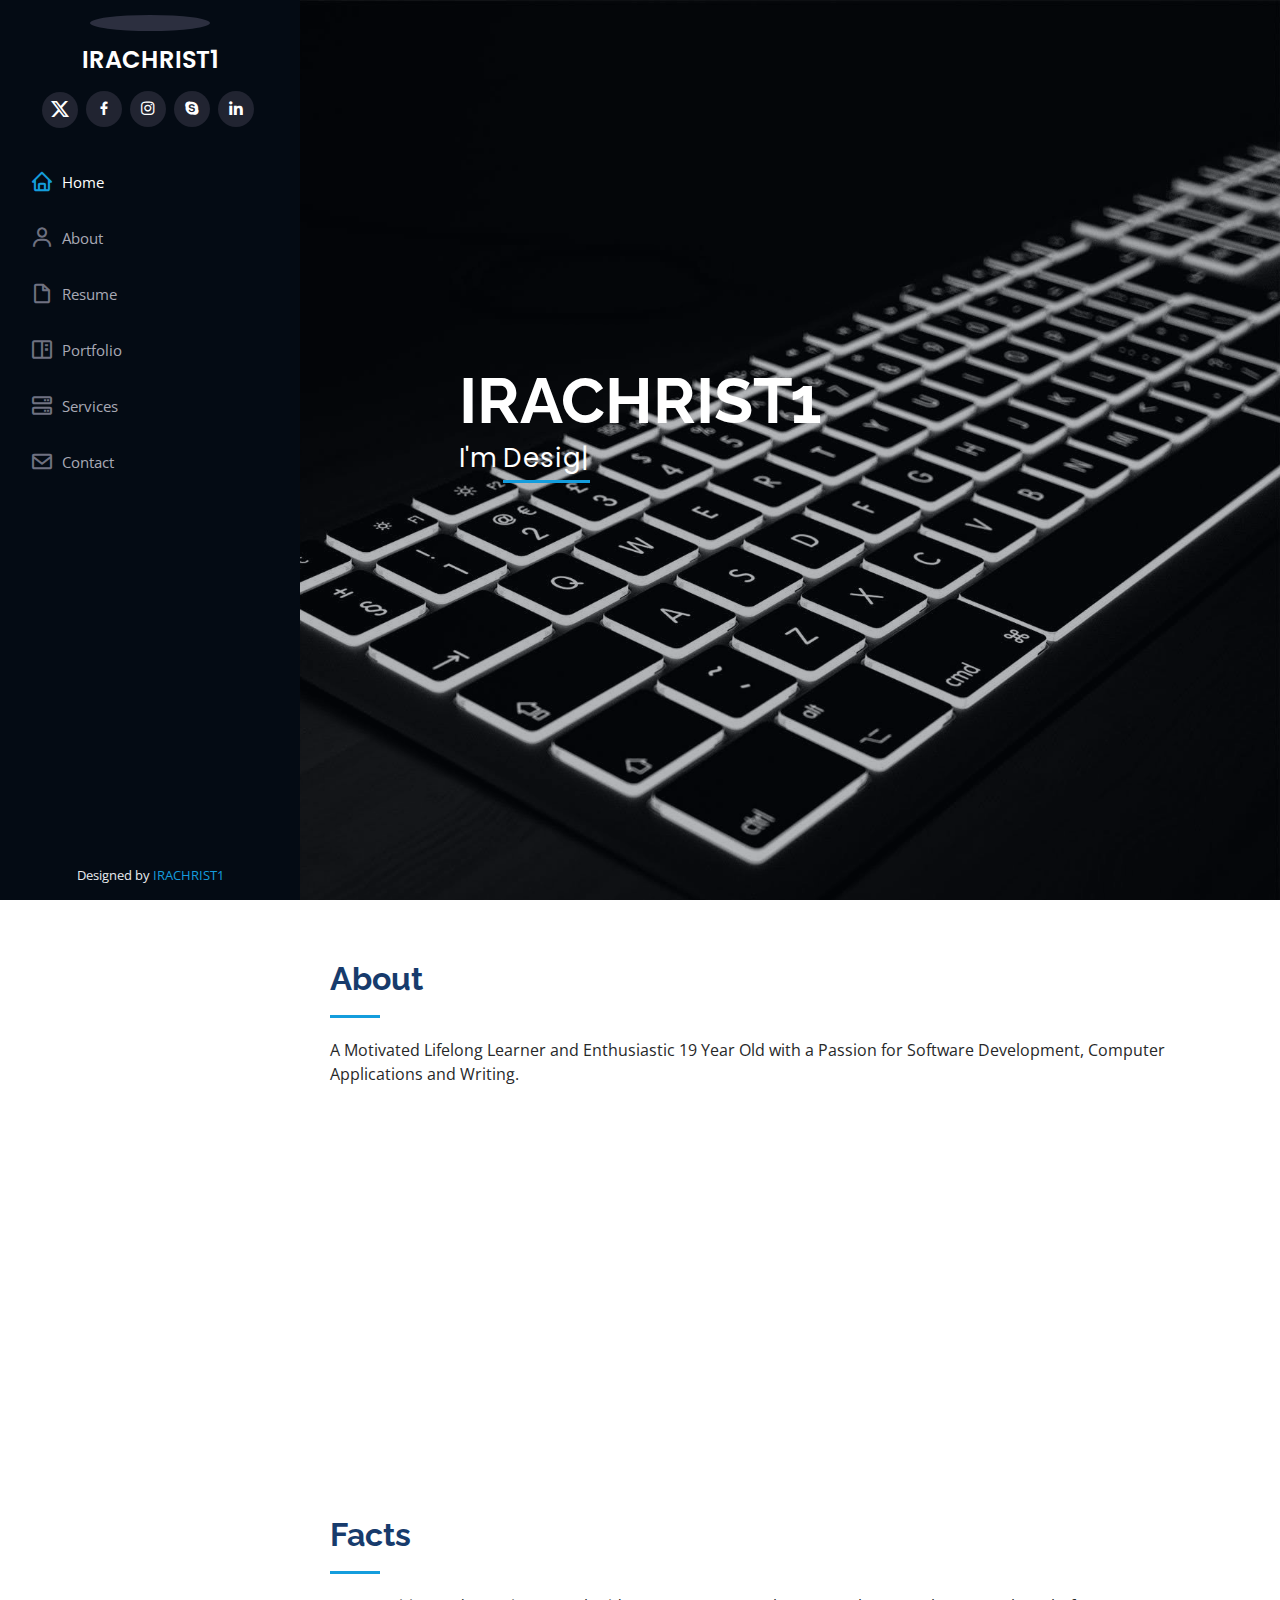
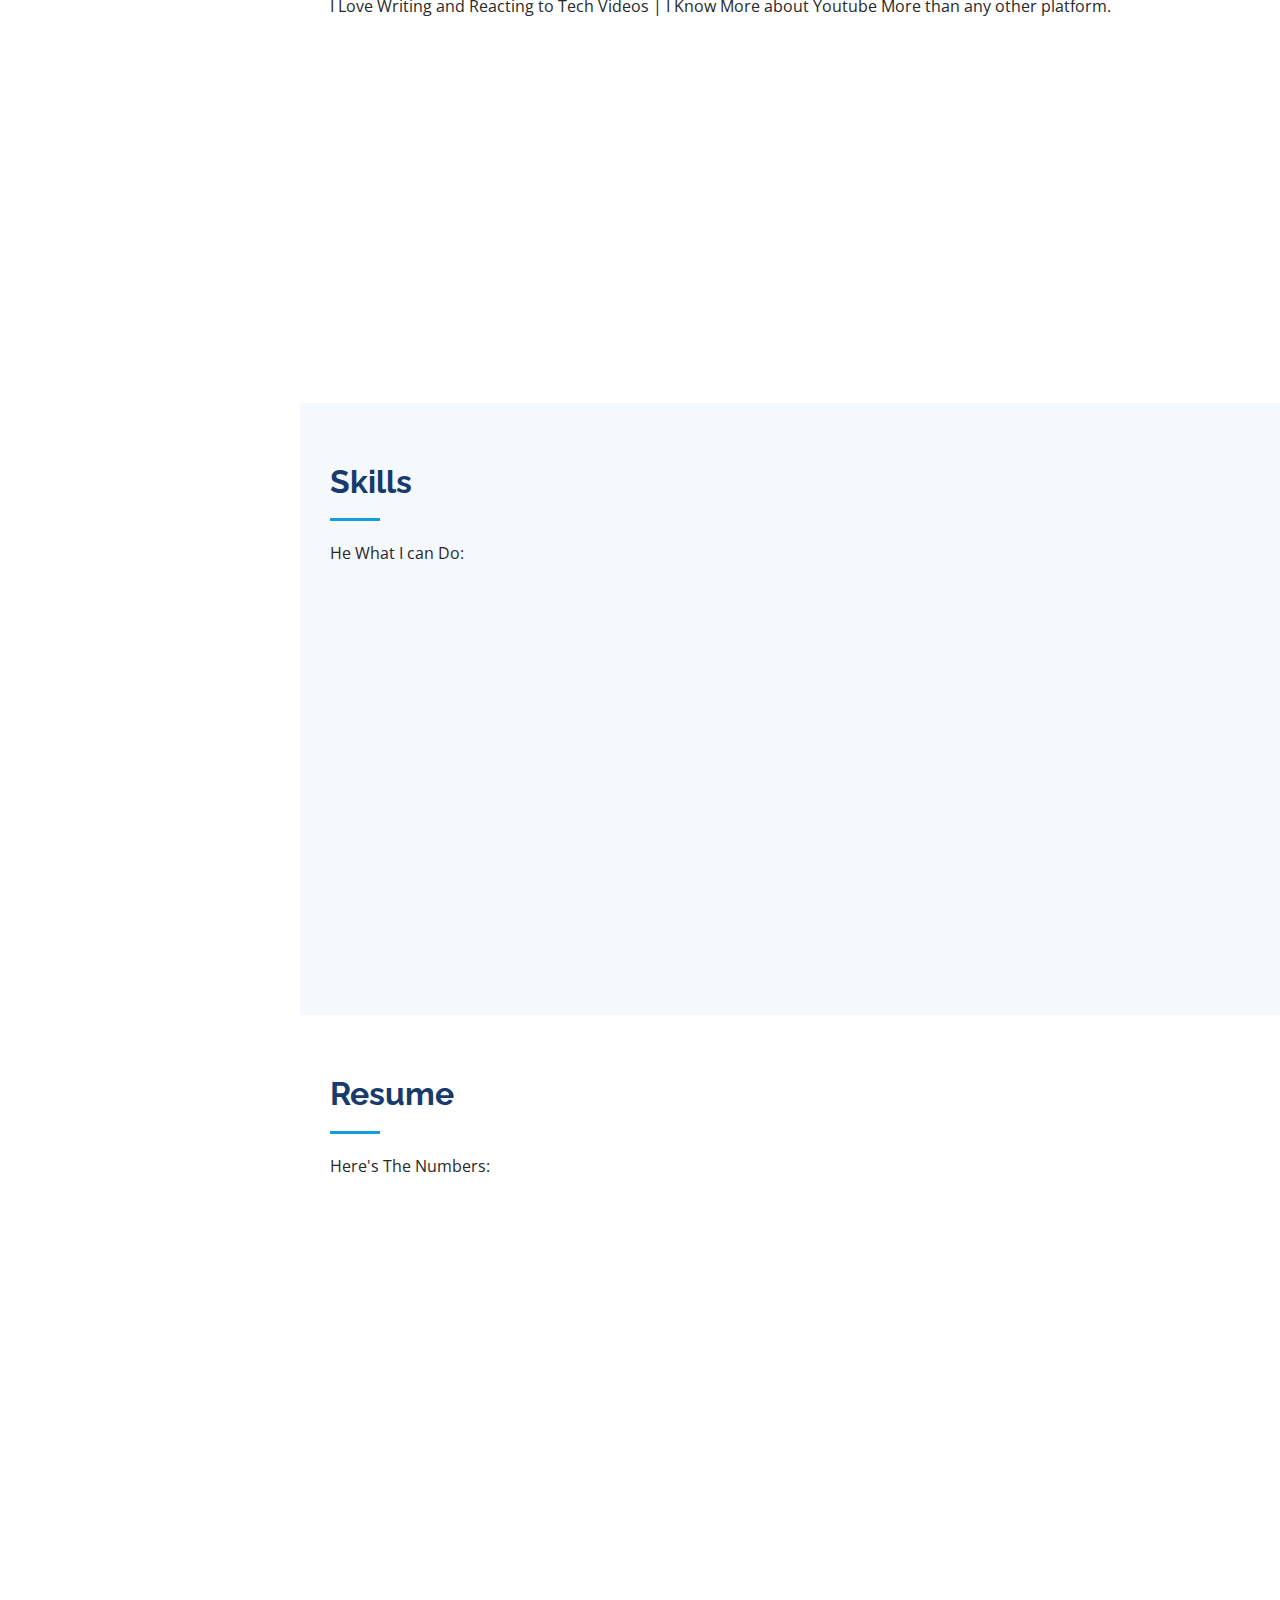
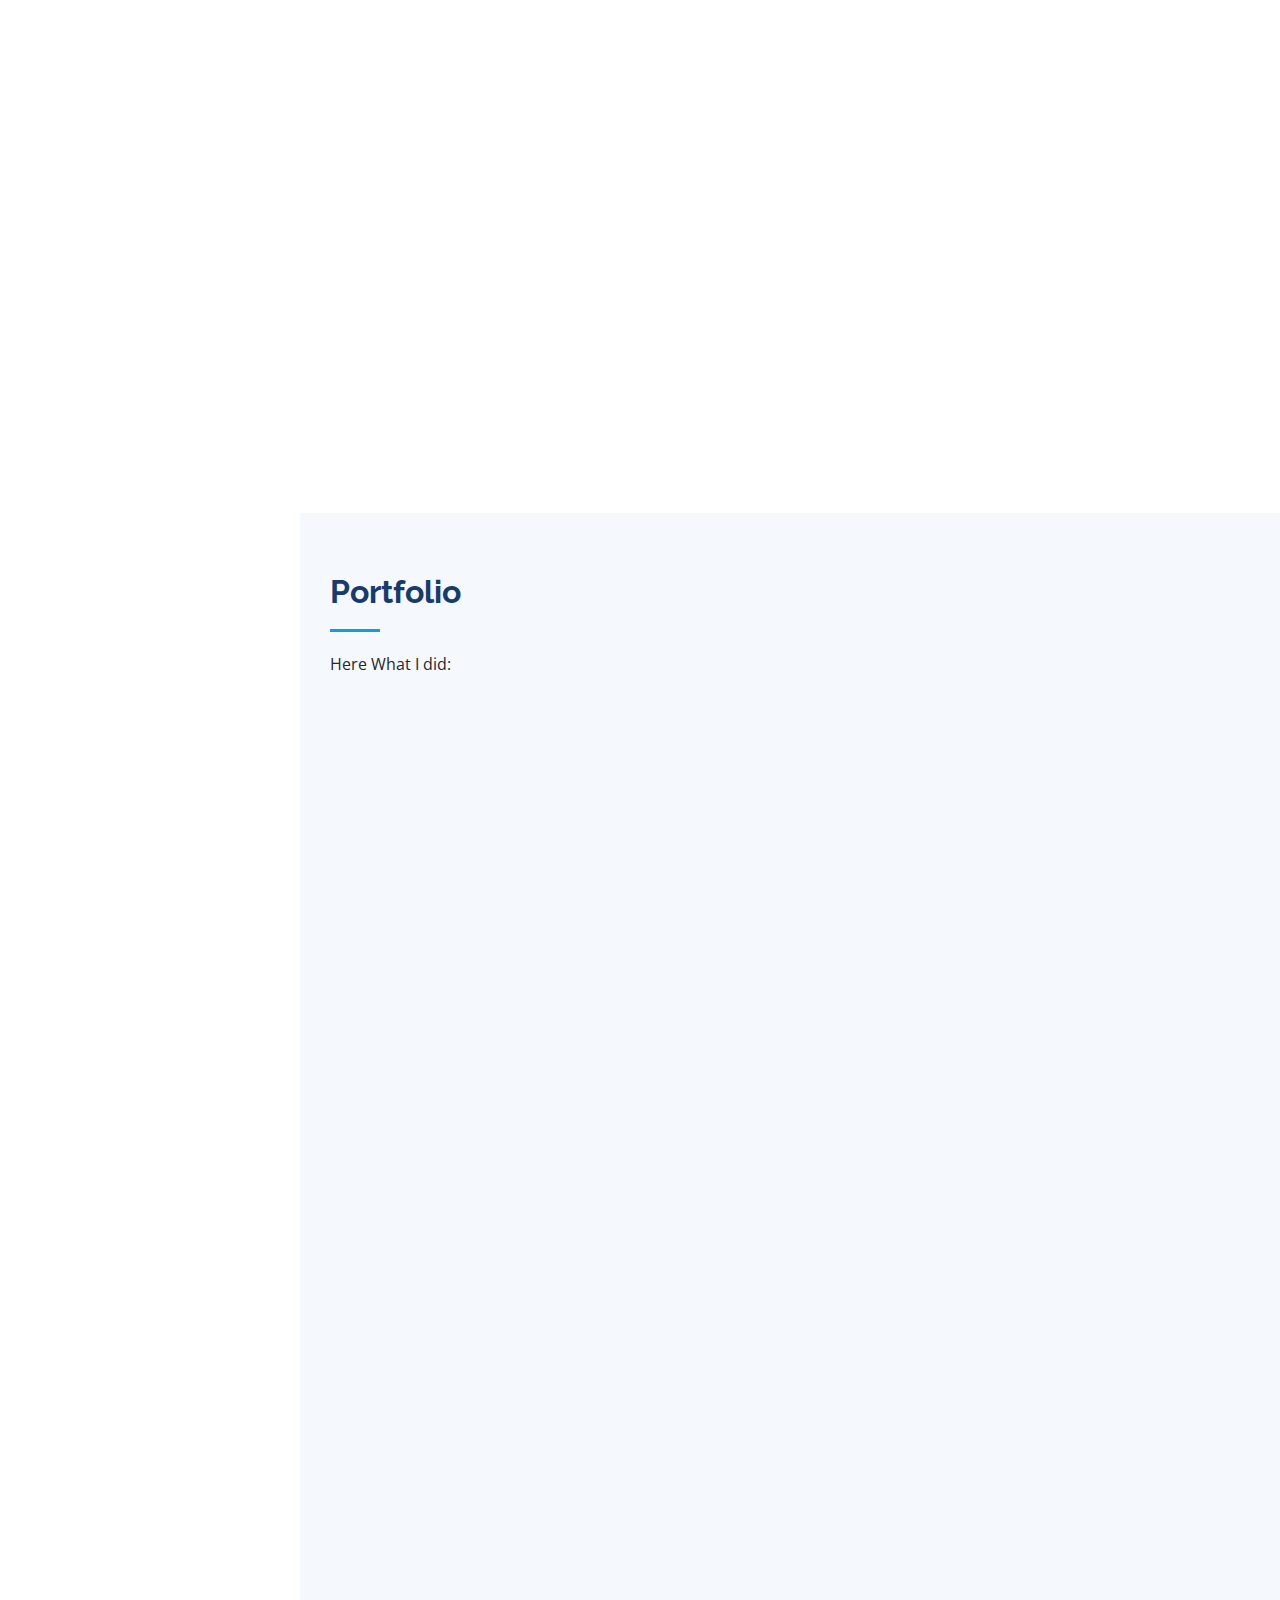
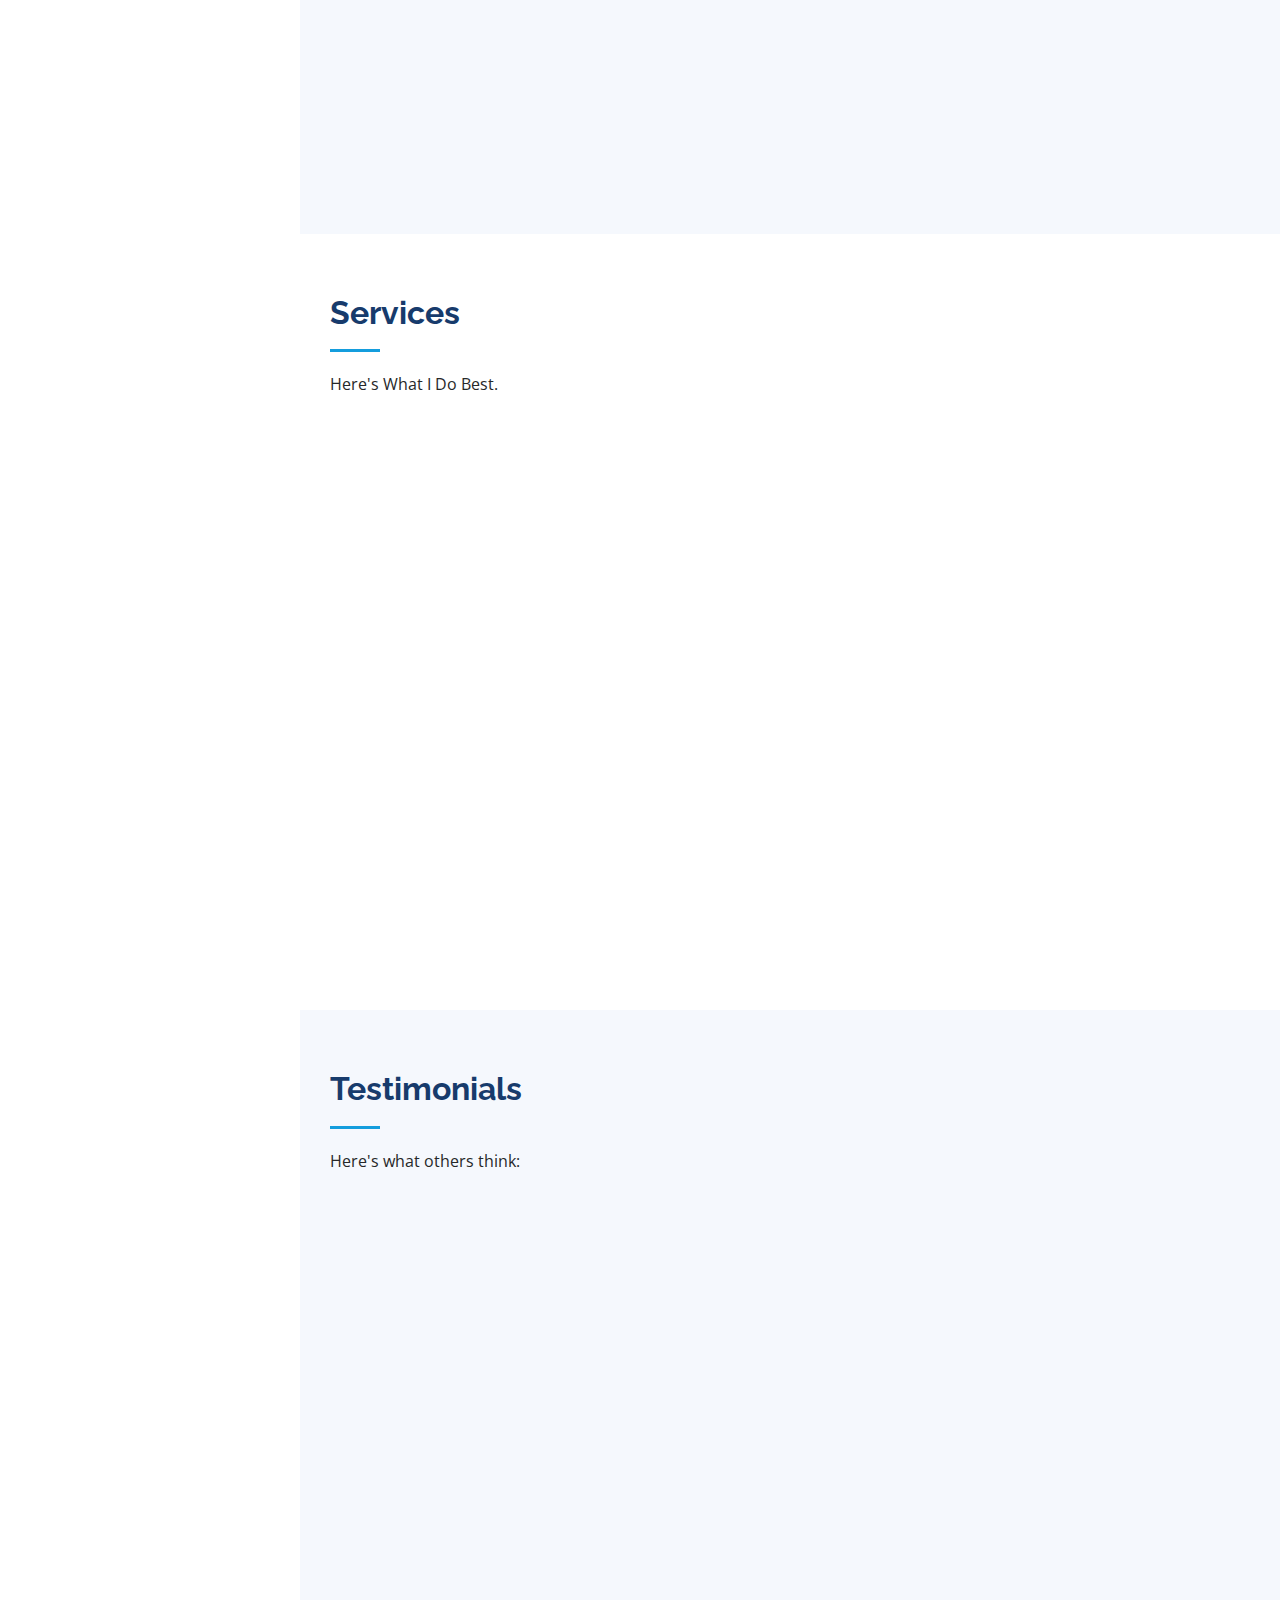
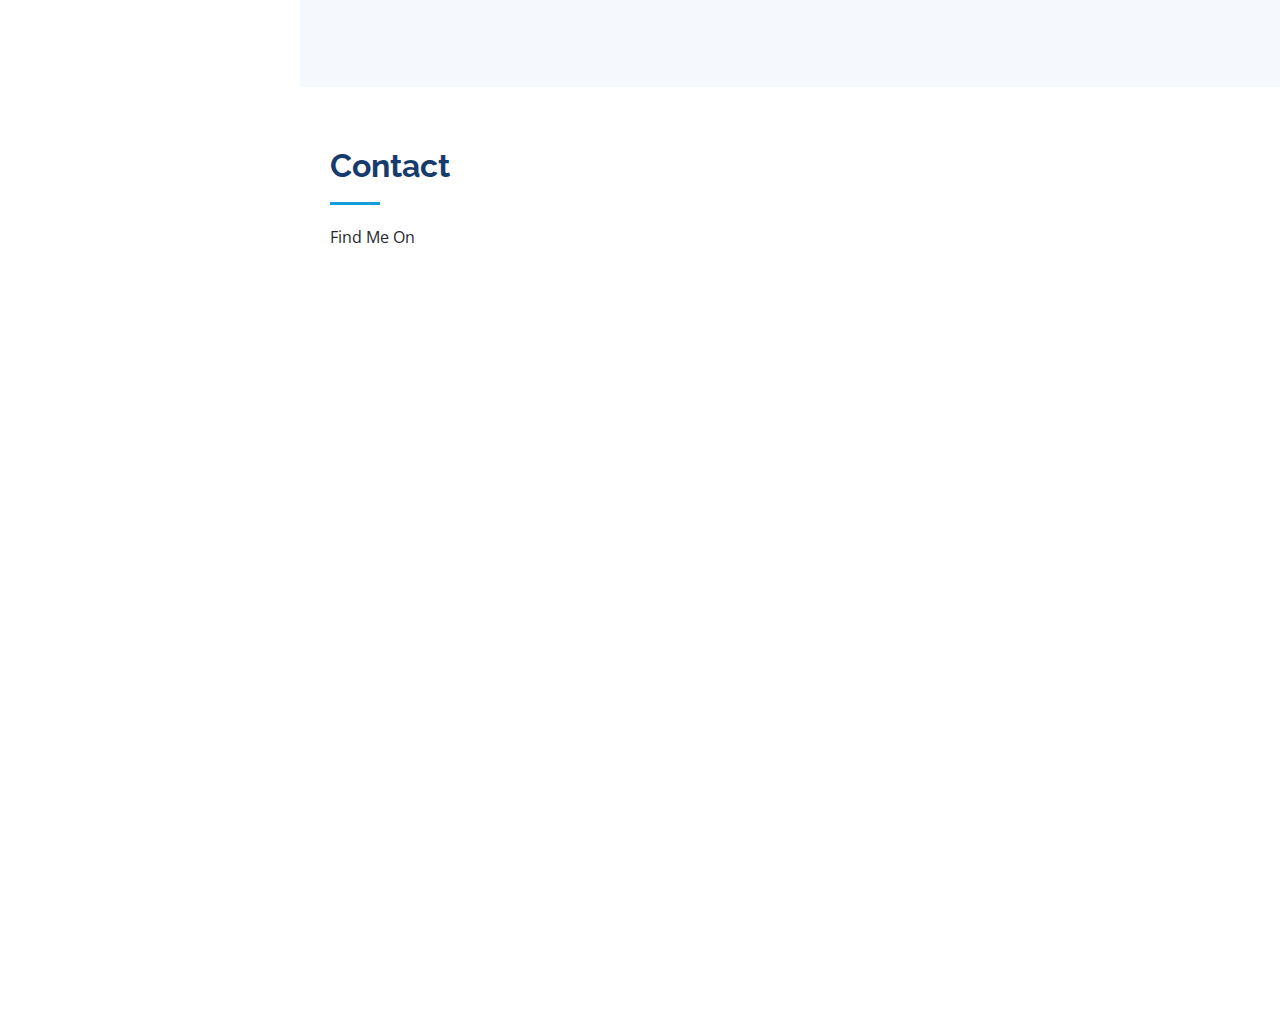
==== index.html @ 38eb35ae "commit online" ====
<!DOCTYPE html>
<html lang="en">

<head>
  <meta charset="utf-8">
  <meta content="width=device-width, initial-scale=1.0" name="viewport">

  <title>IRACHRIST1</title>
 
  <link href="assets/img/" rel="apple-touch-icon">

  <link href="https://fonts.googleapis.com/css?family=Open+Sans:300,300i,400,400i,600,600i,700,700i|Raleway:300,300i,400,400i,500,500i,600,600i,700,700i|Poppins:300,300i,400,400i,500,500i,600,600i,700,700i" rel="stylesheet">

  <link href="assets/boosters/aos/aos.css" rel="stylesheet">
  <link href="assets/boosters/bootstrap/css/bootstrap.min.css" rel="stylesheet">
  <link href="assets/boosters/bootstrap-icons/bootstrap-icons.css" rel="stylesheet">
  <link href="assets/boosters/boxicons/css/boxicons.min.css" rel="stylesheet">
  <link href="assets/boosters/glightbox/css/glightbox.min.css" rel="stylesheet">
  <link href="assets/boosters/swiper/swiper-bundle.min.css" rel="stylesheet">

  <link href="assets/css/style.css" rel="stylesheet">

</head>

<body>

  <i class="bi bi-list mobile-nav-toggle d-xl-none"></i>

  <header id="header">
    <div class="d-flex flex-column">

      <div class="profile">
        <img src="assets/img/profile-img.jpg" alt="" class="img-fluid rounded-circle">
        <h1 class="text-light"><a href="index.html">IRACHRIST1</a></h1>
        <div class="social-links mt-3 text-center">
          <a href="https://twitter.com/irachrist01" class="bi-twitter-x"><i class=""></i></a>
          <a href="https://web.facebook.com/irachrist.cts" class="facebook"><i class="bx bxl-facebook"></i></a>
          <a href="https://instagram.com/irachrist1" class="instagram"><i class="bx bxl-instagram"></i></a>
          <a href="https://join.skype.com/invite/IghddTqrAaWv" class="google-plus"><i class="bx bxl-skype"></i></a>
          <a href="https://www.linkedin.com/in/irachrist1-3aa9a0216/" class="linkedin"><i class="bx bxl-linkedin"></i></a>
        </div>
      </div>

      <nav id="navbar" class="nav-menu navbar">
        <ul>
          <li><a href="#hero" class="nav-link scrollto active"><i class="bx bx-home"></i> <span>Home</span></a></li>
          <li><a href="#about" class="nav-link scrollto"><i class="bx bx-user"></i> <span>About</span></a></li>
          <li><a href="#resume" class="nav-link scrollto"><i class="bx bx-file-blank"></i> <span>Resume</span></a></li>
          <li><a href="#portfolio" class="nav-link scrollto"><i class="bx bx-book-content"></i> <span>Portfolio</span></a></li>
          <li><a href="#services" class="nav-link scrollto"><i class="bx bx-server"></i> <span>Services</span></a></li>
          <li><a href="#contact" class="nav-link scrollto"><i class="bx bx-envelope"></i> <span>Contact</span></a></li>
        </ul>
      </nav>
    </div>
  </header>

  <section id="hero" class="d-flex flex-column justify-content-center align-items-center">
    <div class="hero-container" data-aos="fade-in">
      <h1>IRACHRIST1</h1>
      <p>I'm <span class="typed" data-typed-items="Designer, Developer, Content Developer, Podcaster, Freelancer, Photographer"></span></p>
    </div>
  </section>

  <main id="main">

    <section id="about" class="about">
      <div class="container">

        <div class="section-title">
          <h2>About</h2>
          <p>A Motivated Lifelong Learner and Enthusiastic 19 Year Old with a Passion for Software
            Development, Computer Applications and Writing.</p>
        </div>

        <div class="row">
          <div class="col-lg-4" data-aos="fade-right">
            <img src="assets/img/profile-img.jpg" class="img-fluid" alt="">
          </div>
          <div class="col-lg-8 pt-4 pt-lg-0 content" data-aos="fade-left">
            <h3>UI/UX Designer &amp; Web Developer.</h3>
            <p class="fst-italic">
            It's About Connecting Experiances and sharing moments.
            </p>
            <div class="row">
              <div class="col-lg-6">
                <ul>
                  <li><i class="bi bi-chevron-right"></i> <strong>Birthday:</strong> <span>16 May 2005</span></li>
                  <li><i class="bi bi-chevron-right"></i> <strong>Website:</strong> <span>www.irachrist1.com</span></li>
                  <li><i class="bi bi-chevron-right"></i> <strong>Phone:</strong> <span>+250791995143</span></li>
                  <li><i class="bi bi-chevron-right"></i> <strong>City:</strong> <span>Kigali, Rwanda</span></li>
                </ul>
              </div>
              <div class="col-lg-6">
                <ul>
                  <li><i class="bi bi-chevron-right"></i> <strong>Age:</strong> <span>19</span></li>
                  <li><i class="bi bi-chevron-right"></i> <strong>Degree:</strong> <span>A2</span></li>
                  <li><i class="bi bi-chevron-right"></i> <strong>PhEmailone:</strong> <span>spcsgaba@gmail.com</span></li>
                  <li><i class="bi bi-chevron-right"></i> <strong>Freelance:</strong> <span>Available</span></li>
                </ul>
              </div>
            </div>
            <p>
              Let's Connect via socials and share insights and ideas that enlightens both of us.
          </div>
        </div>

      </div>
    </section>

    <section id="facts" class="facts">
      <div class="container">

        <div class="section-title">
          <h2>Facts</h2>
          <p>I Love Writing and Reacting to Tech Videos | I Know More about Youtube More than any other platform.</p>
        </div>

        <div class="row no-gutters">

          <div class="col-lg-3 col-md-6 d-md-flex align-items-md-stretch" data-aos="fade-up">
            <div class="count-box">
              <i class="bi bi-emoji-smile"></i>
              <span data-purecounter-start="0" data-purecounter-end="10" data-purecounter-duration="1" class="purecounter"></span>
              <p><strong>Happy Clients</strong> It's about making those you work with Feel Brighter</p>
            </div>
          </div>

          <div class="col-lg-3 col-md-6 d-md-flex align-items-md-stretch" data-aos="fade-up" data-aos-delay="100">
            <div class="count-box">
              <i class="bi bi-journal-richtext"></i>
              <span data-purecounter-start="0" data-purecounter-end="20" data-purecounter-duration="1" class="purecounter"></span>
              <p><strong>Projects</strong> Working Hard to Build A Profound Portfolio</p>
            </div>
          </div>

          <div class="col-lg-3 col-md-6 d-md-flex align-items-md-stretch" data-aos="fade-up" data-aos-delay="200">
            <div class="count-box">
              <i class="bi bi-headset"></i>
              <span data-purecounter-start="0" data-purecounter-end="100" data-purecounter-duration="1" class="purecounter"></span>
              <p><strong>Hours Of Support</strong> It's Not the Normal 24/7, It's about being Actively Making sure no errors arise</p>
            </div>
          </div>

          <div class="col-lg-3 col-md-6 d-md-flex align-items-md-stretch" data-aos="fade-up" data-aos-delay="300">
            <div class="count-box">
              <i class="bi bi-people"></i>
              <span data-purecounter-start="0" data-purecounter-end="5" data-purecounter-duration="1" class="purecounter"></span>
              <p><strong>Hard Workers</strong> Team of Seasoned Pro's</p>
            </div>
          </div>

        </div>

      </div>
    </section>

    <section id="skills" class="skills section-bg">
      <div class="container">

        <div class="section-title">
          <h2>Skills</h2>
          <p>He What I can Do:</p>
        </div>

        <div class="row skills-content">

          <div class="col-lg-6" data-aos="fade-up">

            <div class="progress">
              <span class="skill">HTML <i class="val">90%</i></span>
              <div class="progress-bar-wrap">
                <div class="progress-bar" role="progressbar" aria-valuenow="90" aria-valuemin="0" aria-valuemax="100"></div>
              </div>
            </div>

            <div class="progress">
              <span class="skill">CSS <i class="val">90%</i></span>
              <div class="progress-bar-wrap">
                <div class="progress-bar" role="progressbar" aria-valuenow="90" aria-valuemin="0" aria-valuemax="100"></div>
              </div>
            </div>

            <div class="progress">
              <span class="skill">JavaScript <i class="val">65%</i></span>
              <div class="progress-bar-wrap">
                <div class="progress-bar" role="progressbar" aria-valuenow="65" aria-valuemin="0" aria-valuemax="100"></div>
              </div>
            </div>

          </div>

          <div class="col-lg-6" data-aos="fade-up" data-aos-delay="100">

            <div class="progress">
              <span class="skill">PHP <i class="val">70%</i></span>
              <div class="progress-bar-wrap">
                <div class="progress-bar" role="progressbar" aria-valuenow="70" aria-valuemin="0" aria-valuemax="100"></div>
              </div>
            </div>

            <div class="progress">
              <span class="skill">WordPress/CMS <i class="val">80%</i></span>
              <div class="progress-bar-wrap">
                <div class="progress-bar" role="progressbar" aria-valuenow="80" aria-valuemin="0" aria-valuemax="100"></div>
              </div>
            </div>

            <div class="progress">
              <span class="skill">Photoshop <i class="val">70%</i></span>
              <div class="progress-bar-wrap">
                <div class="progress-bar" role="progressbar" aria-valuenow="70" aria-valuemin="0" aria-valuemax="100"></div>
              </div>
            </div>

            <div class="progress">
              <span class="skill">AI Use Case <i class="val">90%</i></span>
              <div class="progress-bar-wrap">
                <div class="progress-bar" role="progressbar" aria-valuenow="90" aria-valuemin="0" aria-valuemax="100"></div>
              </div>
            </div>

            <div class="progress">
              <span class="skill">Content Writting <i class="val">90%</i></span>
              <div class="progress-bar-wrap">
                <div class="progress-bar" role="progressbar" aria-valuenow="90" aria-valuemin="0" aria-valuemax="100"></div>
              </div>
            </div>

            <div class="progress">
              <span class="skill">Sotfware Maintainance and Testing <i class="val">90%</i></span>
              <div class="progress-bar-wrap">
                <div class="progress-bar" role="progressbar" aria-valuenow="90" aria-valuemin="0" aria-valuemax="100"></div>
              </div>
            </div>


          </div>

        </div>

      </div>
    </section>

    <section id="resume" class="resume">
      <div class="container">

        <div class="section-title">
          <h2>Resume</h2>
          <p>Here's The Numbers:</p>
        </div>

        <div class="row">
          <div class="col-lg-6" data-aos="fade-up">
            <h3 class="resume-title">Sumary</h3>
            <div class="resume-item pb-0">
              <h4>Iradukunda</h4>
              <p><em>Innovative and Passionate Web | Graphic Designer with 3+ years of experience designing and developing user-centered digital/print marketing material from initial concept to final, polished, adjuceded, customizable and deliverable.</em></p>
              <ul>
                <li>Kigali, Rwanda</li>
                <li>+250 791-995-143</li>
                <li>spcsgaba@gmail.com</li>
              </ul>
            </div>

            <h3 class="resume-title">Education</h3>
            <div class="resume-item">
              <h4>Software Development &amp; Computer Applications</h4>
              <h5>2020 - 2023</h5>
              <p><em>BTSS Muhanga</em></p>
              <p>..</p>
            </div>
            <div class="resume-item">
              <h4>Learn To Code</h4>
              <h5>2018</h5>
              <p><em>Green Hills Academy</em></p>
              <p></p>
            </div>
          </div>
          <div class="col-lg-6" data-aos="fade-up" data-aos-delay="100">
            <h3 class="resume-title">Professional Experience</h3>
            <div class="resume-item">
              <h4>CTO</h4>
              <h5>2020 - Present</h5>
              <p><em>SPCS TECH SOLUTIONS </em></p>
              <ul>
                <li>Lead in the design, development, and implementation of the graphic, layout, and production communication materials</li>
                <li>Delegate tasks to the 3 members of the design team and provide counsel on all aspects of the project. </li>
                <li>Supervise the assessment of all graphic materials in order to ensure quality and accuracy of the design</li>
                <li>Oversee the efficient use of production project budgets ranging from $100 - $300</li>
              </ul>
            </div>
            <div class="resume-item">
              <h4>Social Media Manager</h4>
              <h5>2020 - Present</h5>
              <p><em>Irere Urere Organization</em></p>
              <ul>
                <li>Developed numerous marketing programs (logos, brochures,infographics, presentations, and advertisements).</li>
                <li>Managed up to 5 Ongoing projects or tasks at a given time while under pressure at ease</li>
                <li>Recommended and consulted with clients on the most appropriate designs and needs</li>
                <li>Created 4+ design presentations, content blogs and proposals a month for clients and account managers</li>
              </ul>
            </div>
          </div>
        </div>

      </div>
    </section>

    <section id="portfolio" class="portfolio section-bg">
      <div class="container">

        <div class="section-title">
          <h2>Portfolio</h2>
          <p>Here What I did:</p>
        </div>

        <div class="row" data-aos="fade-up">
          <div class="col-lg-12 d-flex justify-content-center">
            <ul id="portfolio-flters">
              <li data-filter="*" class="filter-active">All</li>
              <li data-filter=".filter-app">Design</li>
              <li data-filter=".filter-card">Mockup</li>
              <li data-filter=".filter-web">Web</li>
            </ul>
          </div>
        </div>

        <div class="row portfolio-container" data-aos="fade-up" data-aos-delay="100">

          <div class="col-lg-4 col-md-6 portfolio-item filter-app">
            <div class="portfolio-wrap">
              <img src="assets/img/portfolio/portfolio-1.jpg" class="img-fluid" alt="">
              <div class="portfolio-links">
                <a href="assets/img/portfolio/portfolio-1.jpg" data-gallery="portfolioGallery" class="portfolio-lightbox" title="App 1"><i class="bx bx-plus"></i></a>
                <a href="portfolio-details.html" title="More Details"><i class="bx bx-link"></i></a>
              </div>
            </div>
          </div>

          <div class="col-lg-4 col-md-6 portfolio-item filter-card">
            <div class="portfolio-wrap">
              <img src="assets/img/portfolio/portfolio-2.jpg" class="img-fluid" alt="">
              <div class="portfolio-links">
                <a href="assets/img/portfolio/portfolio-2.jpg" data-gallery="portfolioGallery" class="portfolio-lightbox" title="Web 3"><i class="bx bx-plus"></i></a>
                <a href="portfolio-details.html" title="More Details"><i class="bx bx-link"></i></a>
              </div>
            </div>
          </div>

          <div class="col-lg-4 col-md-6 portfolio-item filter-web">
            <div class="portfolio-wrap">
              <img src="assets/img/portfolio/portfolio-10.jpg" class="img-fluid" alt="">
              <div class="portfolio-links">
                <a href="assets/img/portfolio/portfolio-10.jpg" data-gallery="portfolioGallery" class="portfolio-lightbox" title="Web 3"><i class="bx bx-plus"></i></a>
                <a href="portfolio-details.html" title="More Details"><i class="bx bx-link"></i></a>
              </div>
            </div>
          </div>

          <div class="col-lg-4 col-md-6 portfolio-item filter-web">
            <div class="portfolio-wrap">
              <img src="assets/img/portfolio/portfolio-3.jpg" class="img-fluid" alt="">
              <div class="portfolio-links">
                <a href="assets/img/portfolio/portfolio-3.jpg" data-gallery="portfolioGallery" class="portfolio-lightbox" title="App 2"><i class="bx bx-plus"></i></a>
                <a href="portfolio-details.html" title="More Details"><i class="bx bx-link"></i></a>
              </div>
            </div>
          </div>

          <div class="col-lg-4 col-md-6 portfolio-item filter-card">
            <div class="portfolio-wrap">
              <img src="assets/img/portfolio/portfolio-4.jpg" class="img-fluid" alt="">
              <div class="portfolio-links">
                <a href="assets/img/portfolio/portfolio-4.jpg" data-gallery="portfolioGallery" class="portfolio-lightbox" title="Card 2"><i class="bx bx-plus"></i></a>
                <a href="portfolio-details.html" title="More Details"><i class="bx bx-link"></i></a>
              </div>
            </div>
          </div>

          <div class="col-lg-4 col-md-6 portfolio-item filter-app">
            <div class="portfolio-wrap">
              <img src="assets/img/portfolio/portfolio-5.jpg" class="img-fluid" alt="">
              <div class="portfolio-links">
                <a href="assets/img/portfolio/portfolio-5.jpg" data-gallery="portfolioGallery" class="portfolio-lightbox" title="Web 2"><i class="bx bx-plus"></i></a>
                <a href="portfolio-details.html" title="More Details"><i class="bx bx-link"></i></a>
              </div>
            </div>
          </div>

          <div class="col-lg-4 col-md-6 portfolio-item filter-app">
            <div class="portfolio-wrap">
              <img src="assets/img/portfolio/portfolio-6.jpg" class="img-fluid" alt="">
              <div class="portfolio-links">
                <a href="assets/img/portfolio/portfolio-6.jpg" data-gallery="portfolioGallery" class="portfolio-lightbox" title="App 3"><i class="bx bx-plus"></i></a>
                <a href="portfolio-details.html" title="More Details"><i class="bx bx-link"></i></a>
              </div>
            </div>
          </div>

          <div class="col-lg-4 col-md-6 portfolio-item filter-card">
            <div class="portfolio-wrap">
              <img src="assets/img/portfolio/portfolio-7.jpg" class="img-fluid" alt="">
              <div class="portfolio-links">
                <a href="assets/img/portfolio/portfolio-7.jpg" data-gallery="portfolioGallery" class="portfolio-lightbox" title="Card 1"><i class="bx bx-plus"></i></a>
                <a href="portfolio-details.html" title="More Details"><i class="bx bx-link"></i></a>
              </div>
            </div>
          </div>

          <div class="col-lg-4 col-md-6 portfolio-item filter-card">
            <div class="portfolio-wrap">
              <img src="assets/img/portfolio/portfolio-8.jpg" class="img-fluid" alt="">
              <div class="portfolio-links">
                <a href="assets/img/portfolio/portfolio-8.jpg" data-gallery="portfolioGallery" class="portfolio-lightbox" title="Card 3"><i class="bx bx-plus"></i></a>
                <a href="portfolio-details.html" title="More Details"><i class="bx bx-link"></i></a>
              </div>
            </div>
          </div>

          <div class="col-lg-4 col-md-6 portfolio-item filter-web">
            <div class="portfolio-wrap">
              <img src="assets/img/portfolio/portfolio-9.jpg" class="img-fluid" alt="">
              <div class="portfolio-links">
                <a href="assets/img/portfolio/portfolio-9.jpg" data-gallery="portfolioGallery" class="portfolio-lightbox" title="Web 3"><i class="bx bx-plus"></i></a>
                <a href="portfolio-details.html" title="More Details"><i class="bx bx-link"></i></a>
              </div>
            </div>
          </div>

        </div>

      </div>
    </section>

    <section id="services" class="services">
      <div class="container">

        <div class="section-title">
          <h2>Services</h2>
          <p>Here's What I Do Best.</p>
        </div>

        <div class="row">
          <div class="col-lg-4 col-md-6 icon-box" data-aos="fade-up">
            <div class="icon"><i class="bi bi-briefcase"></i></div>
            <h4 class="title"><a href="">Creative Agency</a></h4>
            <p class="description">From creating Landing Pages to Customizing existing websites, Designs, Presentations, Proposals, I add a sensor of humor to the everything I do and Prioritize user experience over everything.</p>
          </div>
          <div class="col-lg-4 col-md-6 icon-box" data-aos="fade-up" data-aos-delay="100">
            <div class="icon"><i class="bi bi-card-checklist"></i></div>
            <h4 class="title"><a href="">Flex-Temps</a></h4>
            <p class="description">At CTS you get to choose a package that just works for you, Navigate to couple checklist and explore boundless</p>
          </div>
          <div class="col-lg-4 col-md-6 icon-box" data-aos="fade-up" data-aos-delay="200">
            <div class="icon"><i class="bi bi-bar-chart"></i></div>
            <h4 class="title"><a href="">Help You Track Growth</a></h4>
            <p class="description">Let's Just Figure the Hard Maths for You.</p>
          </div>
          <div class="col-lg-4 col-md-6 icon-box" data-aos="fade-up" data-aos-delay="300">
            <div class="icon"><i class="bi bi-binoculars"></i></div>
            <h4 class="title"><a href="">Content Development</a></h4>
            <p class="description">By scrambling the internet for the best information and crafting Experiance that brings to life the words, we explore the limits.</p>
          </div>
          <div class="col-lg-4 col-md-6 icon-box" data-aos="fade-up" data-aos-delay="400">
            <div class="icon"><i class="bi bi-brightness-high"></i></div>
            <h4 class="title"><a href="">Light Up Your Brand</a></h4>
            <p class="description">Though socials and websites blogs and articles, we bring light to your product</p>
          </div>
          <div class="col-lg-4 col-md-6 icon-box" data-aos="fade-up" data-aos-delay="500">
            <div class="icon"><i class="bi bi-calendar4-week"></i></div>
            <h4 class="title"><a href="">Help Business Manage Deadlines and Information</a></h4>
            <p class="description">By enhancing and training Business to cope with the lapid growing of the internet, we help train business personel to learn how to apply AI to their Workflow Spaces.</p>
          </div>
        </div>

      </div>
    </section>

    <section id="testimonials" class="testimonials section-bg">
      <div class="container">

        <div class="section-title">
          <h2>Testimonials</h2>
          <p>Here's what others think: </p>
        </div>

        <div class="testimonials-slider swiper" data-aos="fade-up" data-aos-delay="100">
          <div class="swiper-wrapper">

            <div class="swiper-slide">
              <div class="testimonial-item" data-aos="fade-up">
                <p>
                  <i class="bx bxs-quote-alt-left quote-icon-left"></i>
                  Keep up the good work and thrive in this hard eco-system
                  <i class="bx bxs-quote-alt-right quote-icon-right"></i>
                </p>
                <img src="assets/img/testimonials/testimonials-1.jpg" class="testimonial-img" alt="">
                <h3>TJB</h3>
                <h4>CEO &amp; Founder</h4>
              </div>
            </div>

            <div class="swiper-slide">
              <div class="testimonial-item" data-aos="fade-up" data-aos-delay="100">
                <p>
                  <i class="bx bxs-quote-alt-left quote-icon-left"></i>
                  The Designs are Great and On-time Delivered, Keep Improving The Quality it's certainily in the right direction
                  <i class="bx bxs-quote-alt-right quote-icon-right"></i>
                </p>
                <img src="assets/img/testimonials/testimonials-2.jpg" class="testimonial-img" alt="">
                <h3>M.Conso</h3>
                <h4>CEO </h4>
              </div>
            </div>

            <!-- <div class="swiper-slide">
              <div class="testimonial-item" data-aos="fade-up" data-aos-delay="200">
                <p>
                  <i class="bx bxs-quote-alt-left quote-icon-left"></i>
                  Enim nisi quem export duis labore cillum quae magna enim sint quorum nulla quem veniam duis minim tempor labore quem eram duis noster aute amet eram fore quis sint minim.
                  <i class="bx bxs-quote-alt-right quote-icon-right"></i>
                </p>
                <img src="assets/img/testimonials/testimonials-3.jpg" class="testimonial-img" alt="">
                <h3>Jena Karlis</h3>
                <h4>Store Owner</h4>
              </div>
            </div>

            <div class="swiper-slide">
              <div class="testimonial-item" data-aos="fade-up" data-aos-delay="300">
                <p>
                  <i class="bx bxs-quote-alt-left quote-icon-left"></i>
                  Fugiat enim eram quae cillum dolore dolor amet nulla culpa multos export minim fugiat minim velit minim dolor enim duis veniam ipsum anim magna sunt elit fore quem dolore labore illum veniam.
                  <i class="bx bxs-quote-alt-right quote-icon-right"></i>
                </p>
                <img src="assets/img/testimonials/testimonials-4.jpg" class="testimonial-img" alt="">
                <h3>Matt Brandon</h3>
                <h4>Freelancer</h4>
              </div>
            </div>

            <div class="swiper-slide">
              <div class="testimonial-item" data-aos="fade-up" data-aos-delay="400">
                <p>
                  <i class="bx bxs-quote-alt-left quote-icon-left"></i>
                  Quis quorum aliqua sint quem legam fore sunt eram irure aliqua veniam tempor noster veniam enim culpa labore duis sunt culpa nulla illum cillum fugiat legam esse veniam culpa fore nisi cillum quid.
                  <i class="bx bxs-quote-alt-right quote-icon-right"></i>
                </p>
                <img src="assets/img/testimonials/testimonials-5.jpg" class="testimonial-img" alt="">
                <h3>John Larson</h3>
                <h4>Entrepreneur</h4>
              </div>
            </div> -->

          </div>
          <div class="swiper-pagination"></div>
        </div>

      </div>
    </section>

    <section id="contact" class="contact">
      <div class="container">

        <div class="section-title">
          <h2>Contact</h2>
          <p>Find Me On</p>
        </div>

        <div class="row" data-aos="fade-in">

          <div class="col-lg-5 d-flex align-items-stretch">
            <div class="info">
              <div class="address">
                <i class="bi bi-geo-alt"></i>
                <h4>Location:</h4>
                <p>Kigali, Rwanda</p>
              </div>

              <div class="email">
                <i class="bi bi-envelope"></i>
                <h4>Email:</h4>
                <p>spcsgaba@gmail.com</p>
              </div>

              <div class="phone">
                <i class="bi bi-phone"></i>
                <h4>Call:</h4>
                <p>250 791-995-143</p>
              </div>

              <iframe src="https://maps.app.goo.gl/DAoESuZ7yQ5Hv992A" frameborder="0" style="border:0; width: 100%; height: 290px;" allowfullscreen></iframe>
            </div>

          </div>

          <div class="col-lg-7 mt-5 mt-lg-0 d-flex align-items-stretch">
            <form action="forms/contact.php" method="post" role="form" class="php-email-form">
              <div class="row">
                <div class="form-group col-md-6">
                  <label for="name">Your Name</label>
                  <input type="text" name="name" class="form-control" id="name" required>
                </div>
                <div class="form-group col-md-6">
                  <label for="name">Your Email</label>
                  <input type="email" class="form-control" name="email" id="email" required>
                </div>
              </div>
              <div class="form-group">
                <label for="name">Subject</label>
                <input type="text" class="form-control" name="subject" id="subject" required>
              </div>
              <div class="form-group">
                <label for="name">Message</label>
                <textarea class="form-control" name="message" rows="10" required></textarea>
              </div>
              <div class="my-3">
                <div class="loading">Loading</div>
                <div class="error-message"></div>
                <div class="sent-message">Your message has been sent. Thank you!</div>
              </div>
              <div class="text-center"><button type="submit">Send Message</button></div>
            </form>
          </div>

        </div>

      </div>
    </section>

  </main>

  <footer id="footer">
    <div class="container">
      <div class="credits">
        Designed by <a href="">IRACHRIST1</a>
      </div>
    </div>
  </footer>

  <a href="#" class="back-to-top d-flex align-items-center justify-content-center"><i class="bi bi-arrow-up-short"></i></a>

  <script src="assets/boosters/purecounter/purecounter_vanilla.js"></script>
  <script src="assets/boosters/aos/aos.js"></script>
  <script src="assets/boosters/bootstrap/js/bootstrap.bundle.min.js"></script>
  <script src="assets/boosters/glightbox/js/glightbox.min.js"></script>
  <script src="assets/boosters/isotope-layout/isotope.pkgd.min.js"></script>
  <script src="assets/boosters/swiper/swiper-bundle.min.js"></script>
  <script src="assets/boosters/typed.js/typed.umd.js"></script>
  <script src="assets/boosters/waypoints/noframework.waypoints.js"></script>
  <script src="assets/boosters/php-email-form/validate.js"></script>

  <script src="assets/js/main.js"></script>

</body>

</html>
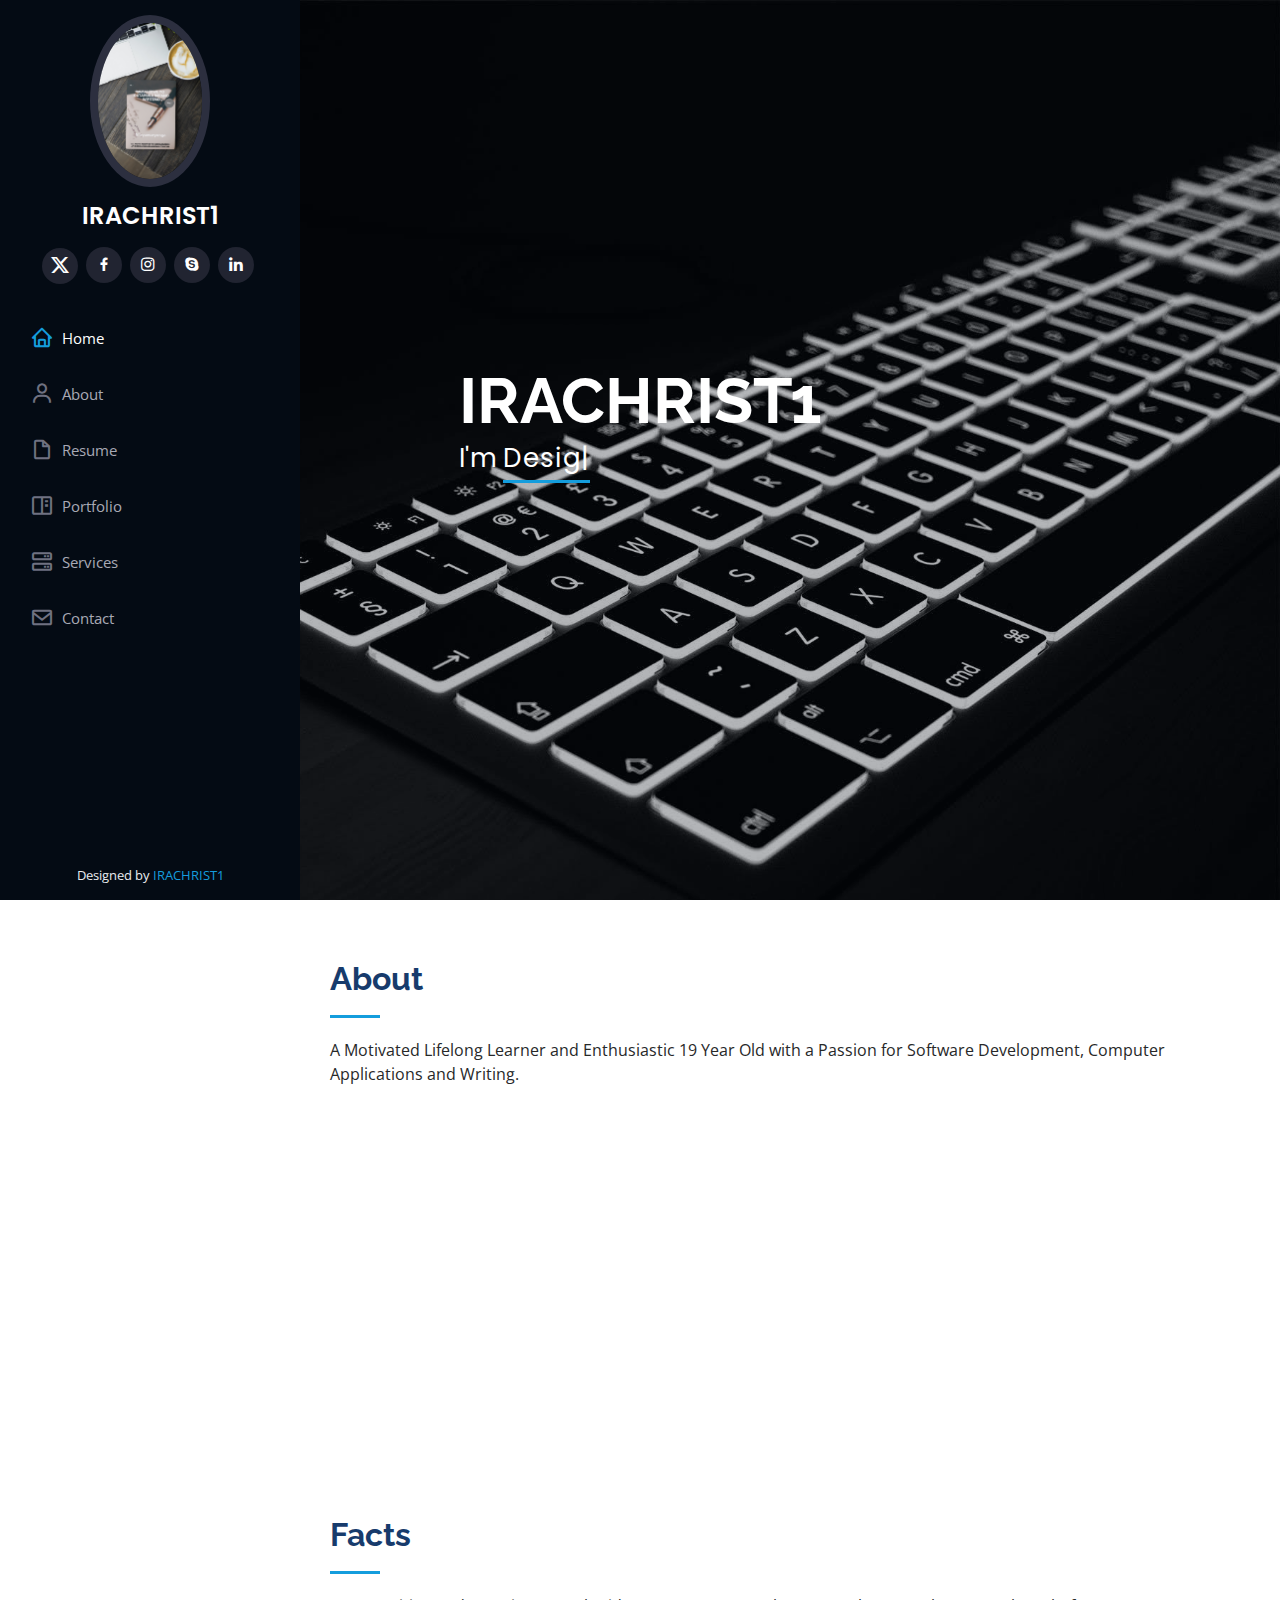
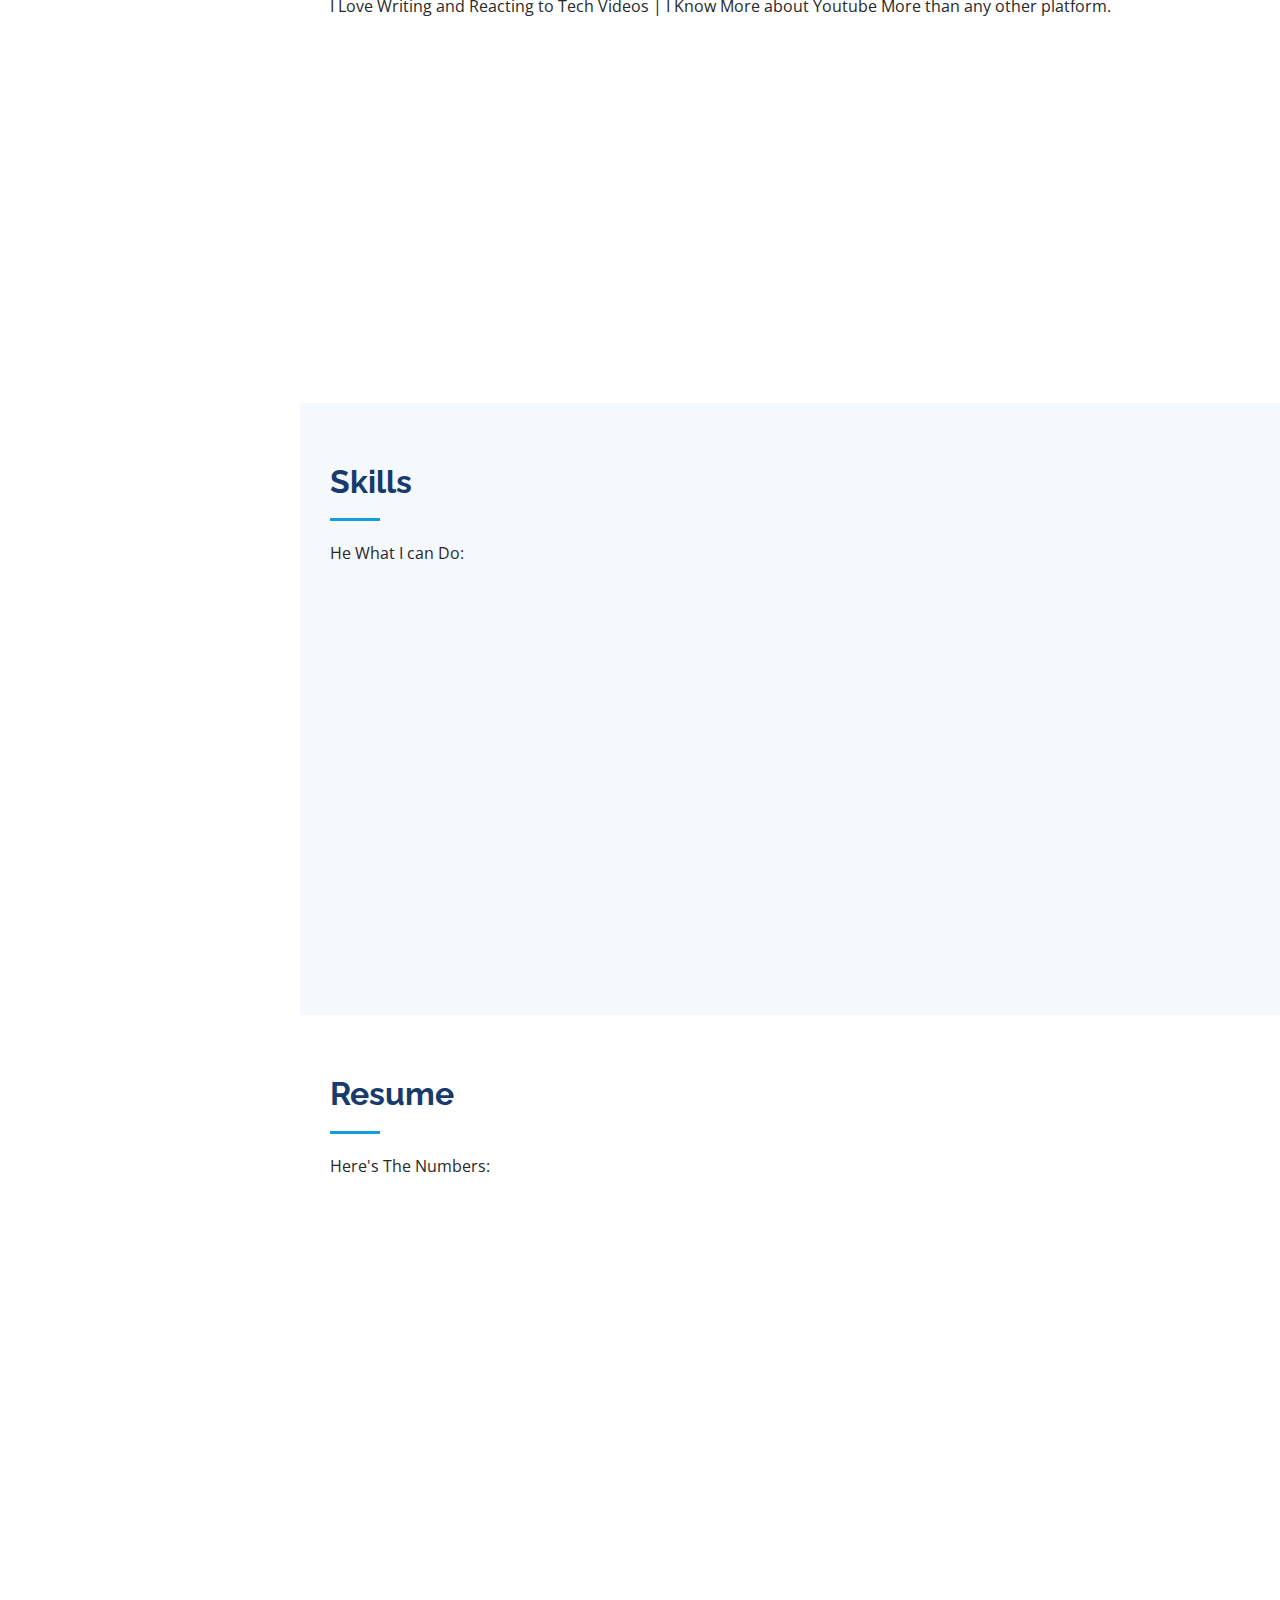
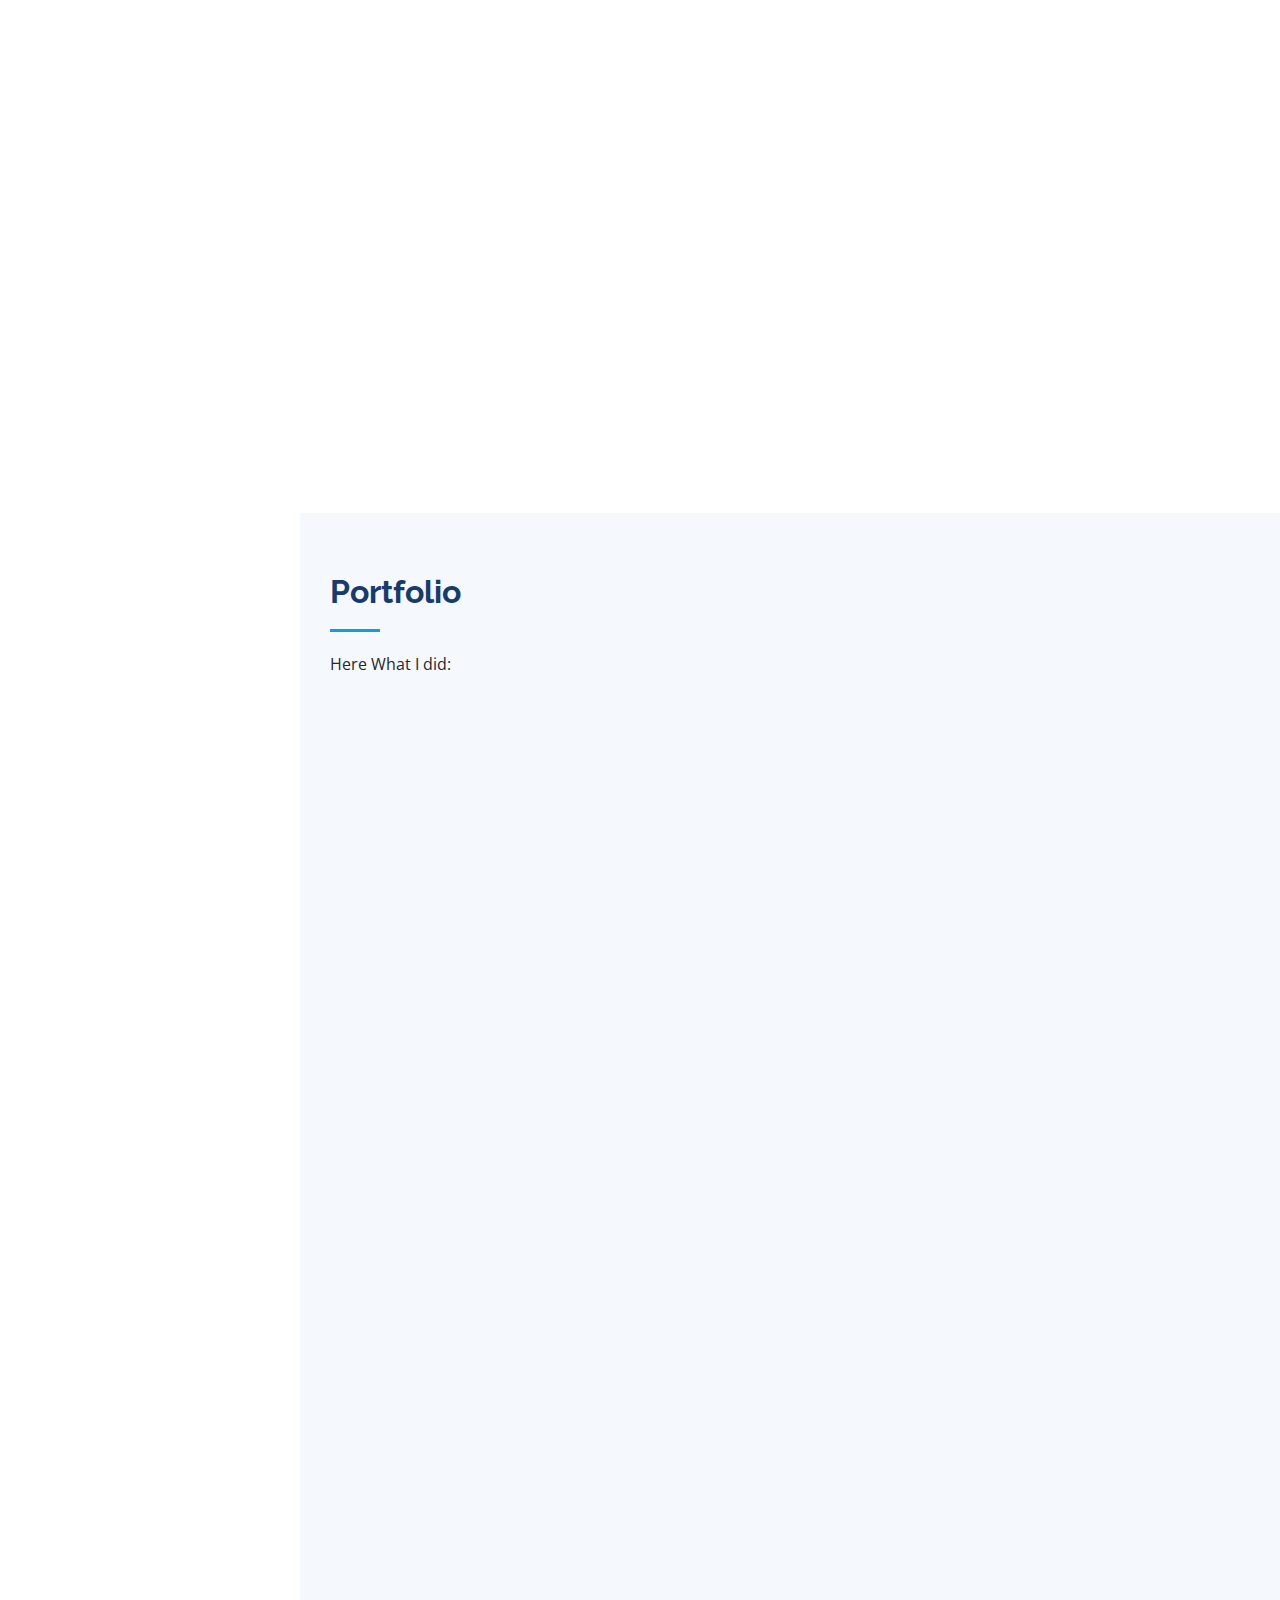
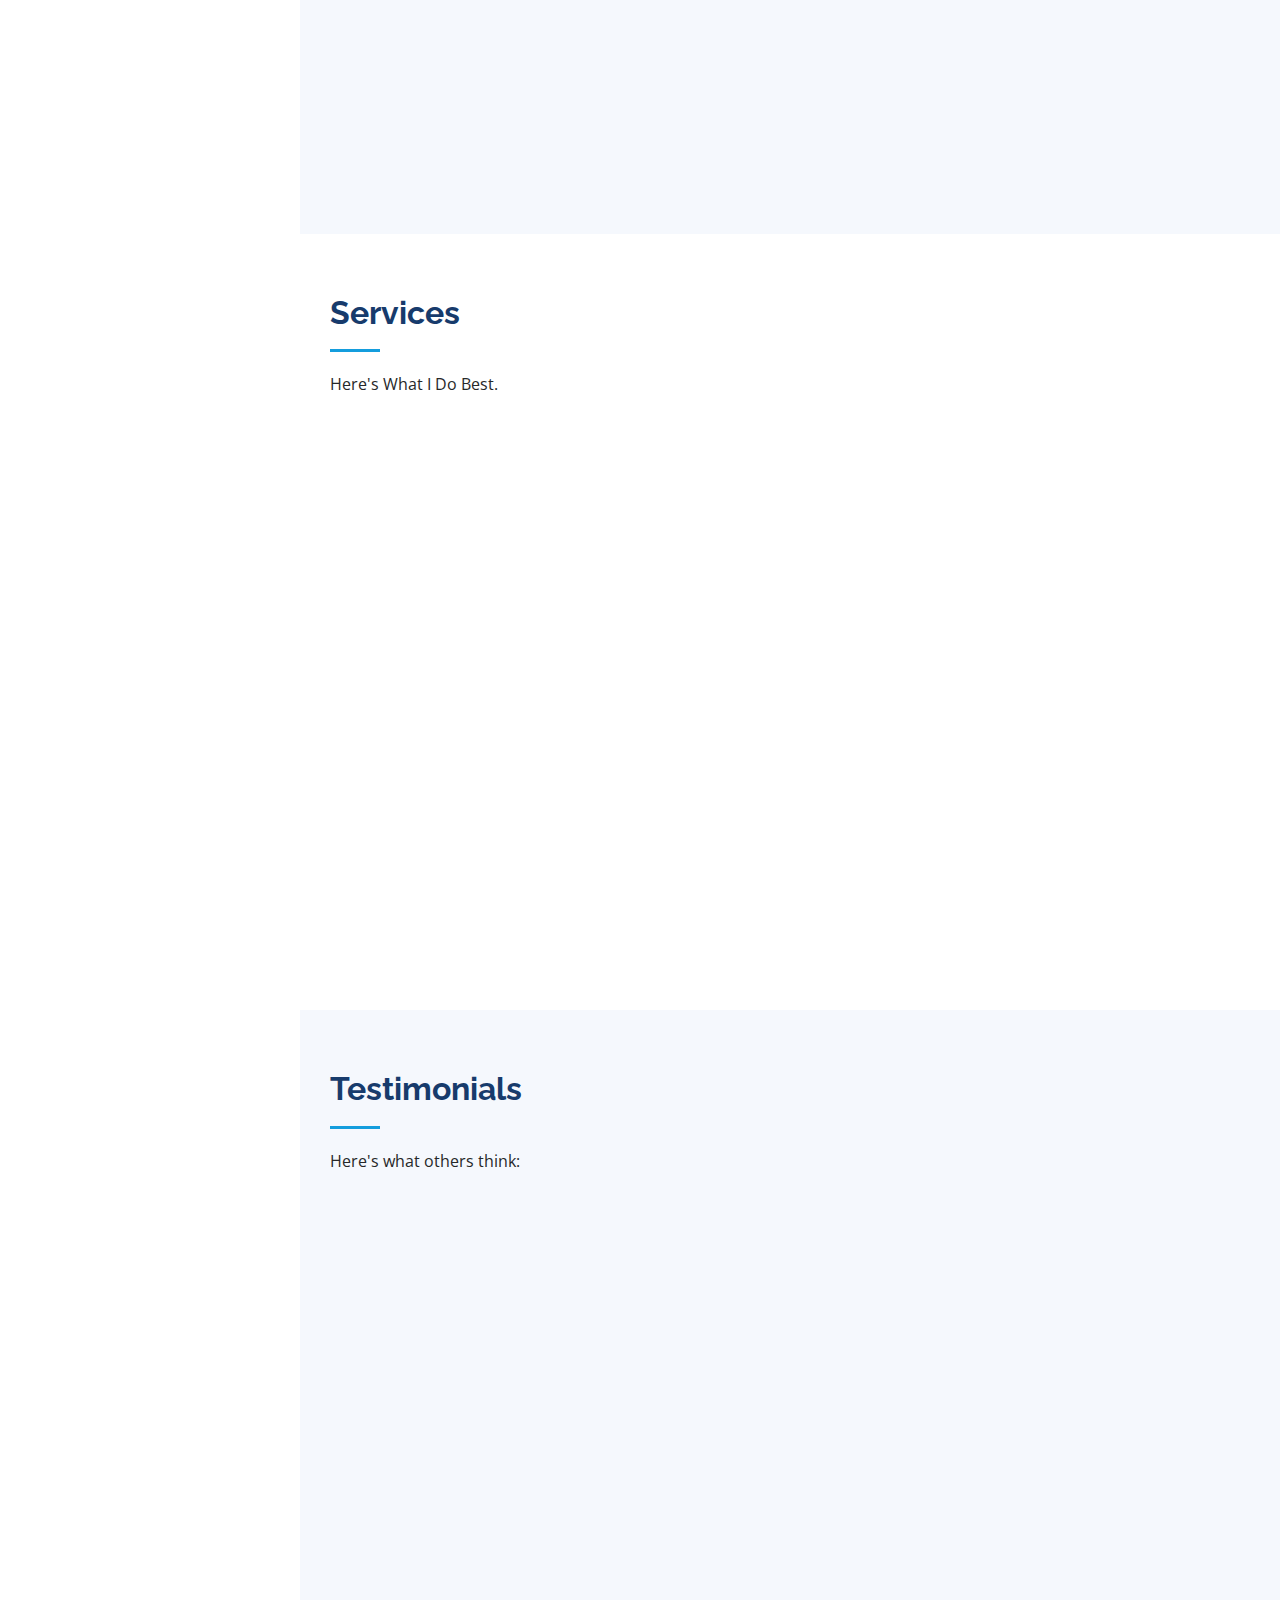
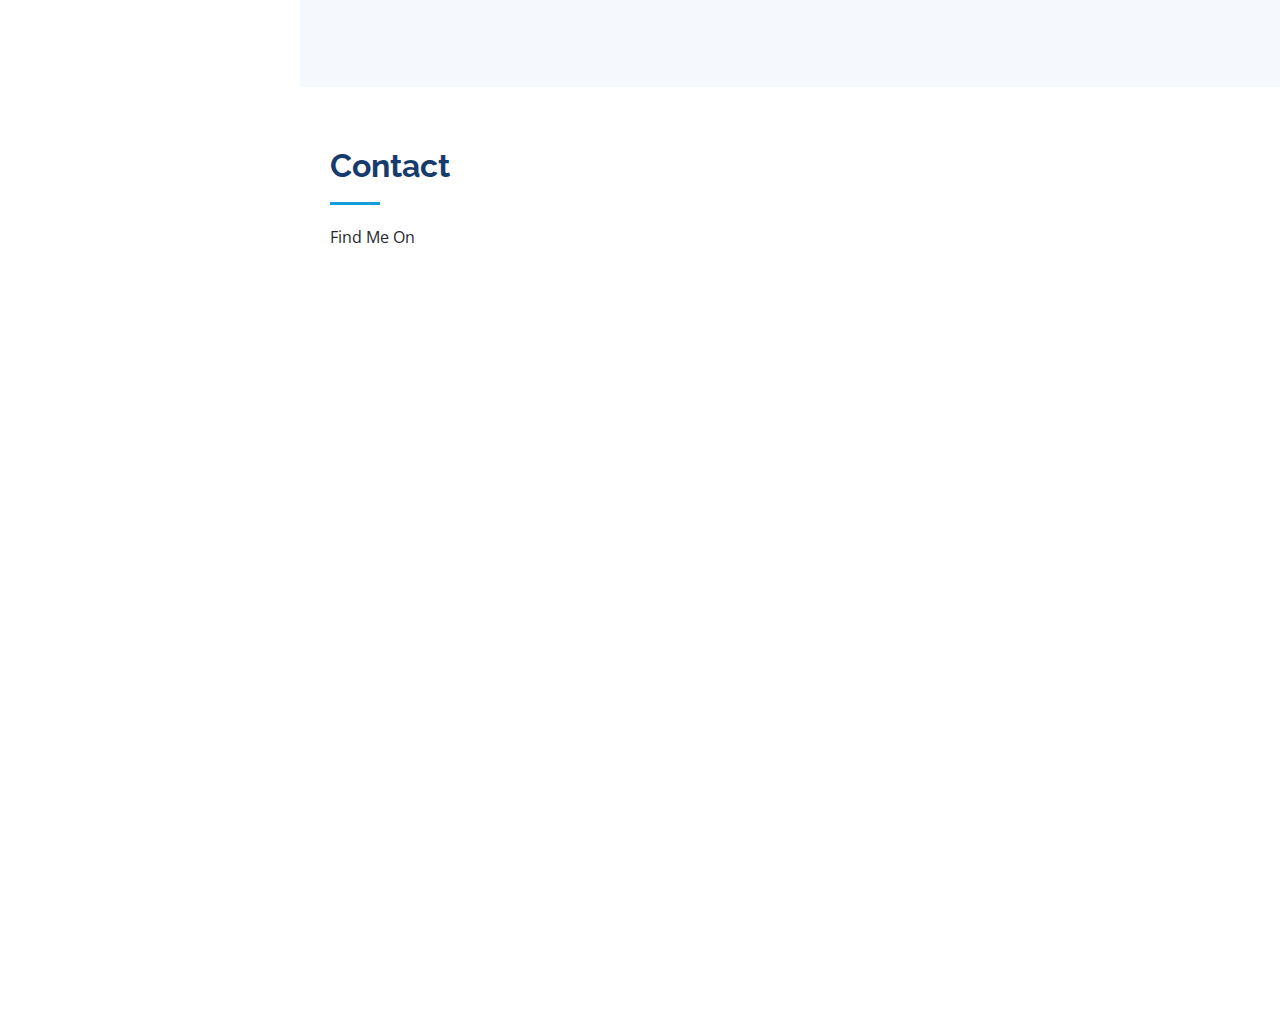
==== commit 6a3636eb: "shoot" ====
--- a/index.html
+++ b/index.html
@@ -30,7 +30,7 @@
     <div class="d-flex flex-column">
 
       <div class="profile">
-        <img src="assets/img/profile-img.jpg" alt="" class="img-fluid rounded-circle">
+        <img src="assets/img/portfolio/portfolio-1.jpg" alt="" class="img-fluid rounded-circle">
         <h1 class="text-light"><a href="index.html">IRACHRIST1</a></h1>
         <div class="social-links mt-3 text-center">
           <a href="https://twitter.com/irachrist01" class="bi-twitter-x"><i class=""></i></a>
@@ -74,7 +74,7 @@
 
         <div class="row">
           <div class="col-lg-4" data-aos="fade-right">
-            <img src="assets/img/profile-img.jpg" class="img-fluid" alt="">
+            <img src="assets/img/profile img (2).png" class="img-fluid" alt="">
           </div>
           <div class="col-lg-8 pt-4 pt-lg-0 content" data-aos="fade-left">
             <h3>UI/UX Designer &amp; Web Developer.</h3>
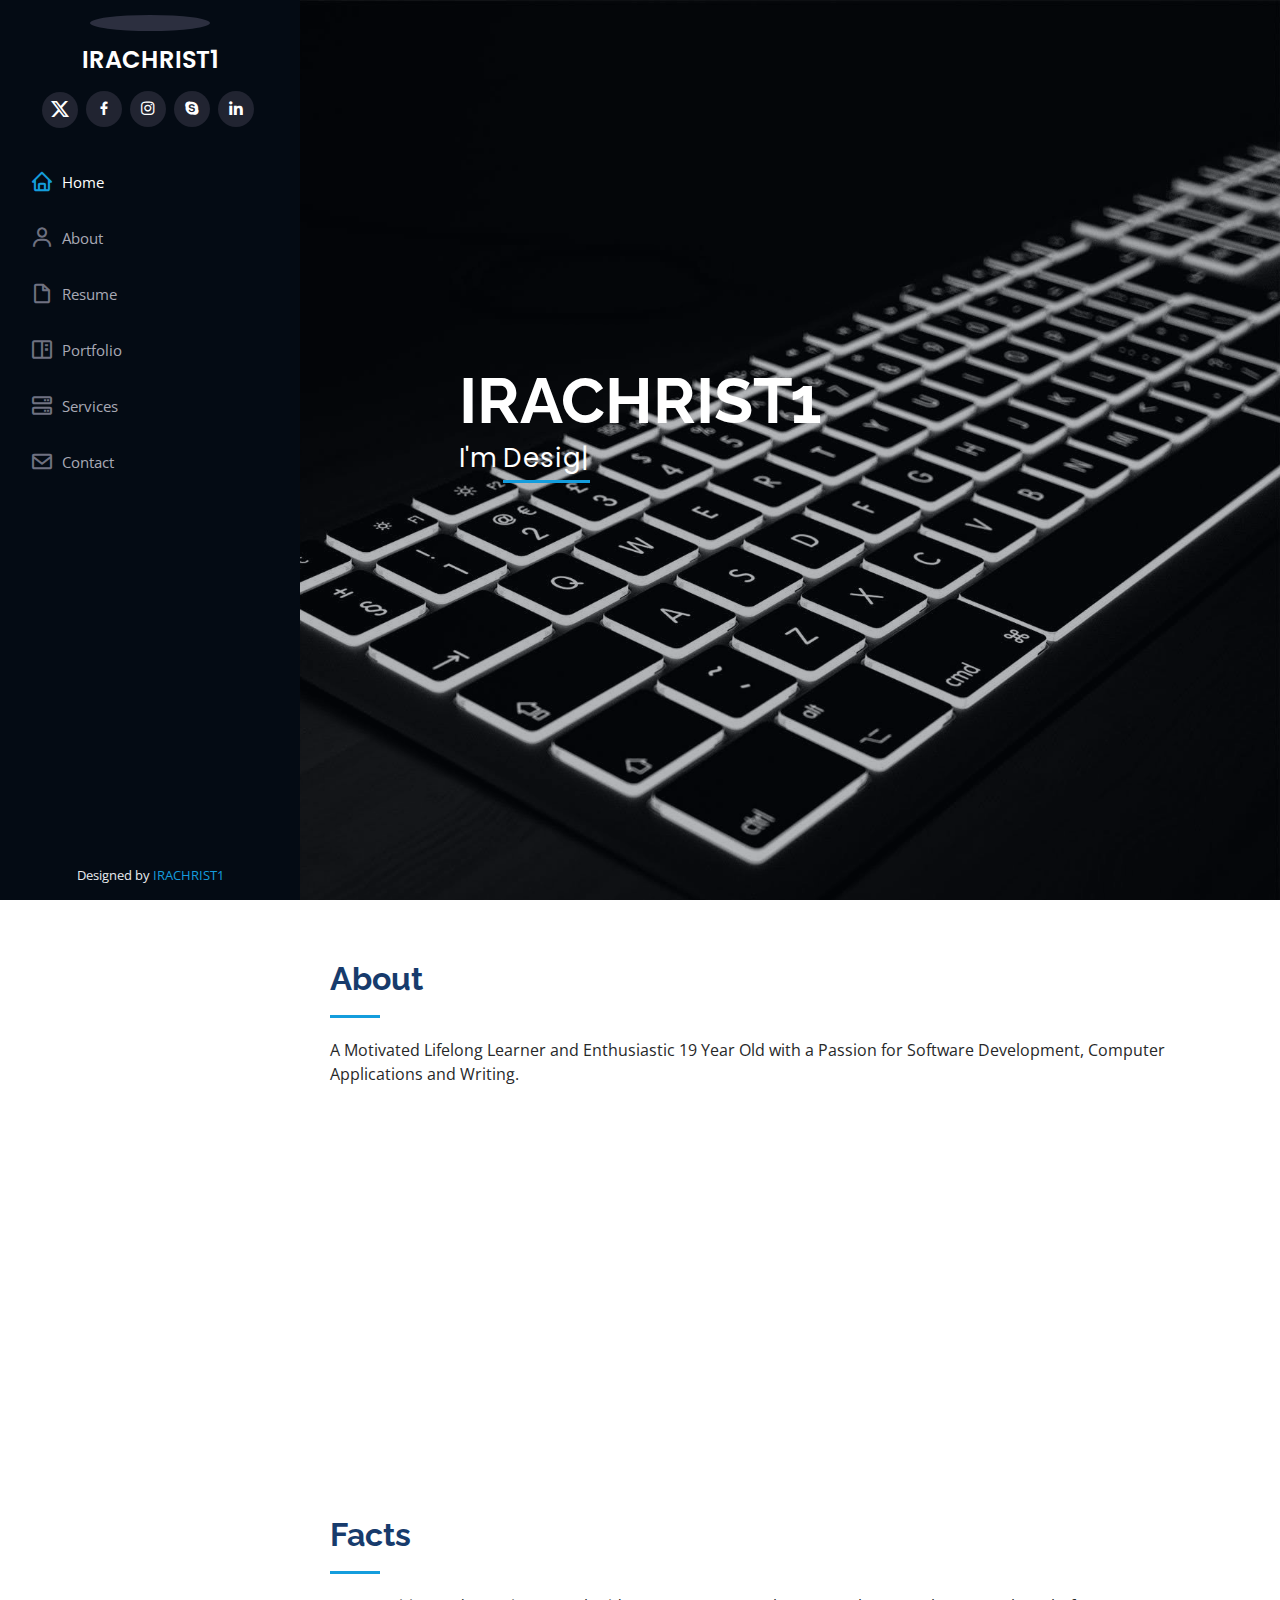
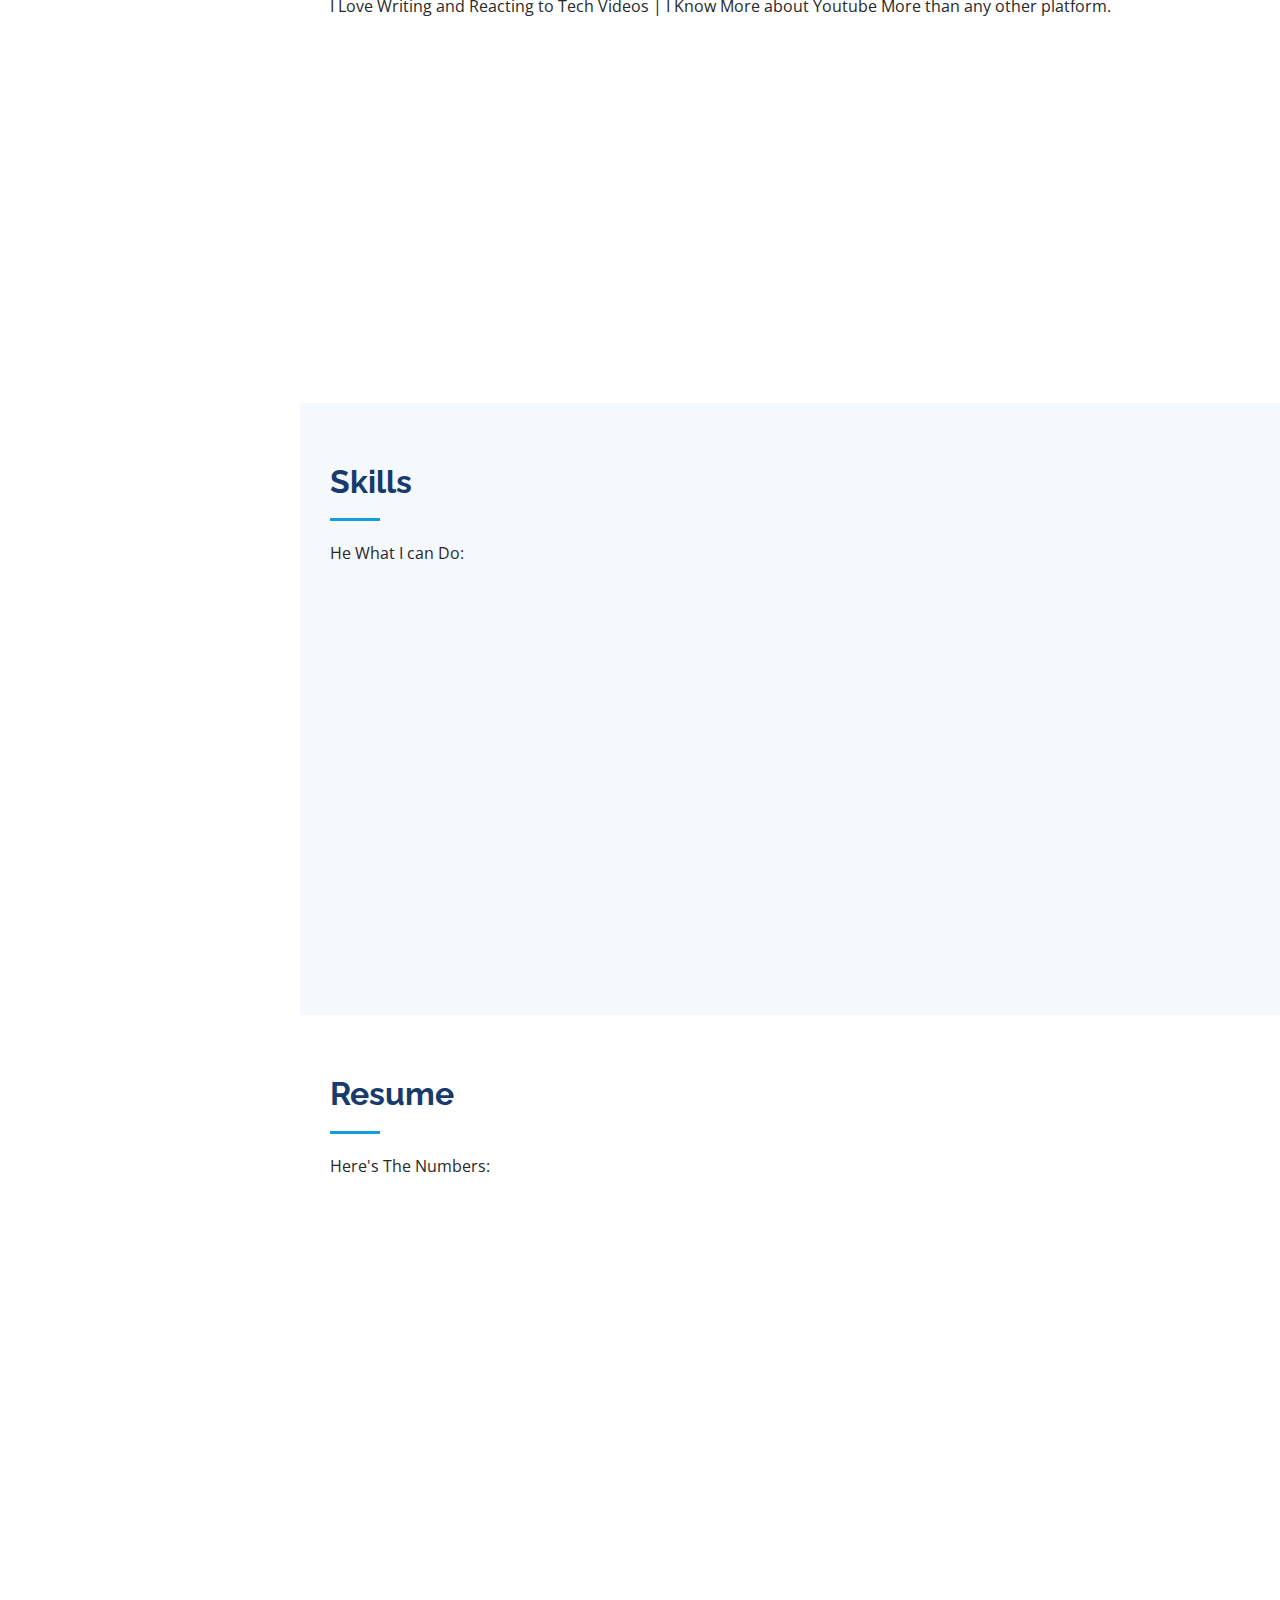
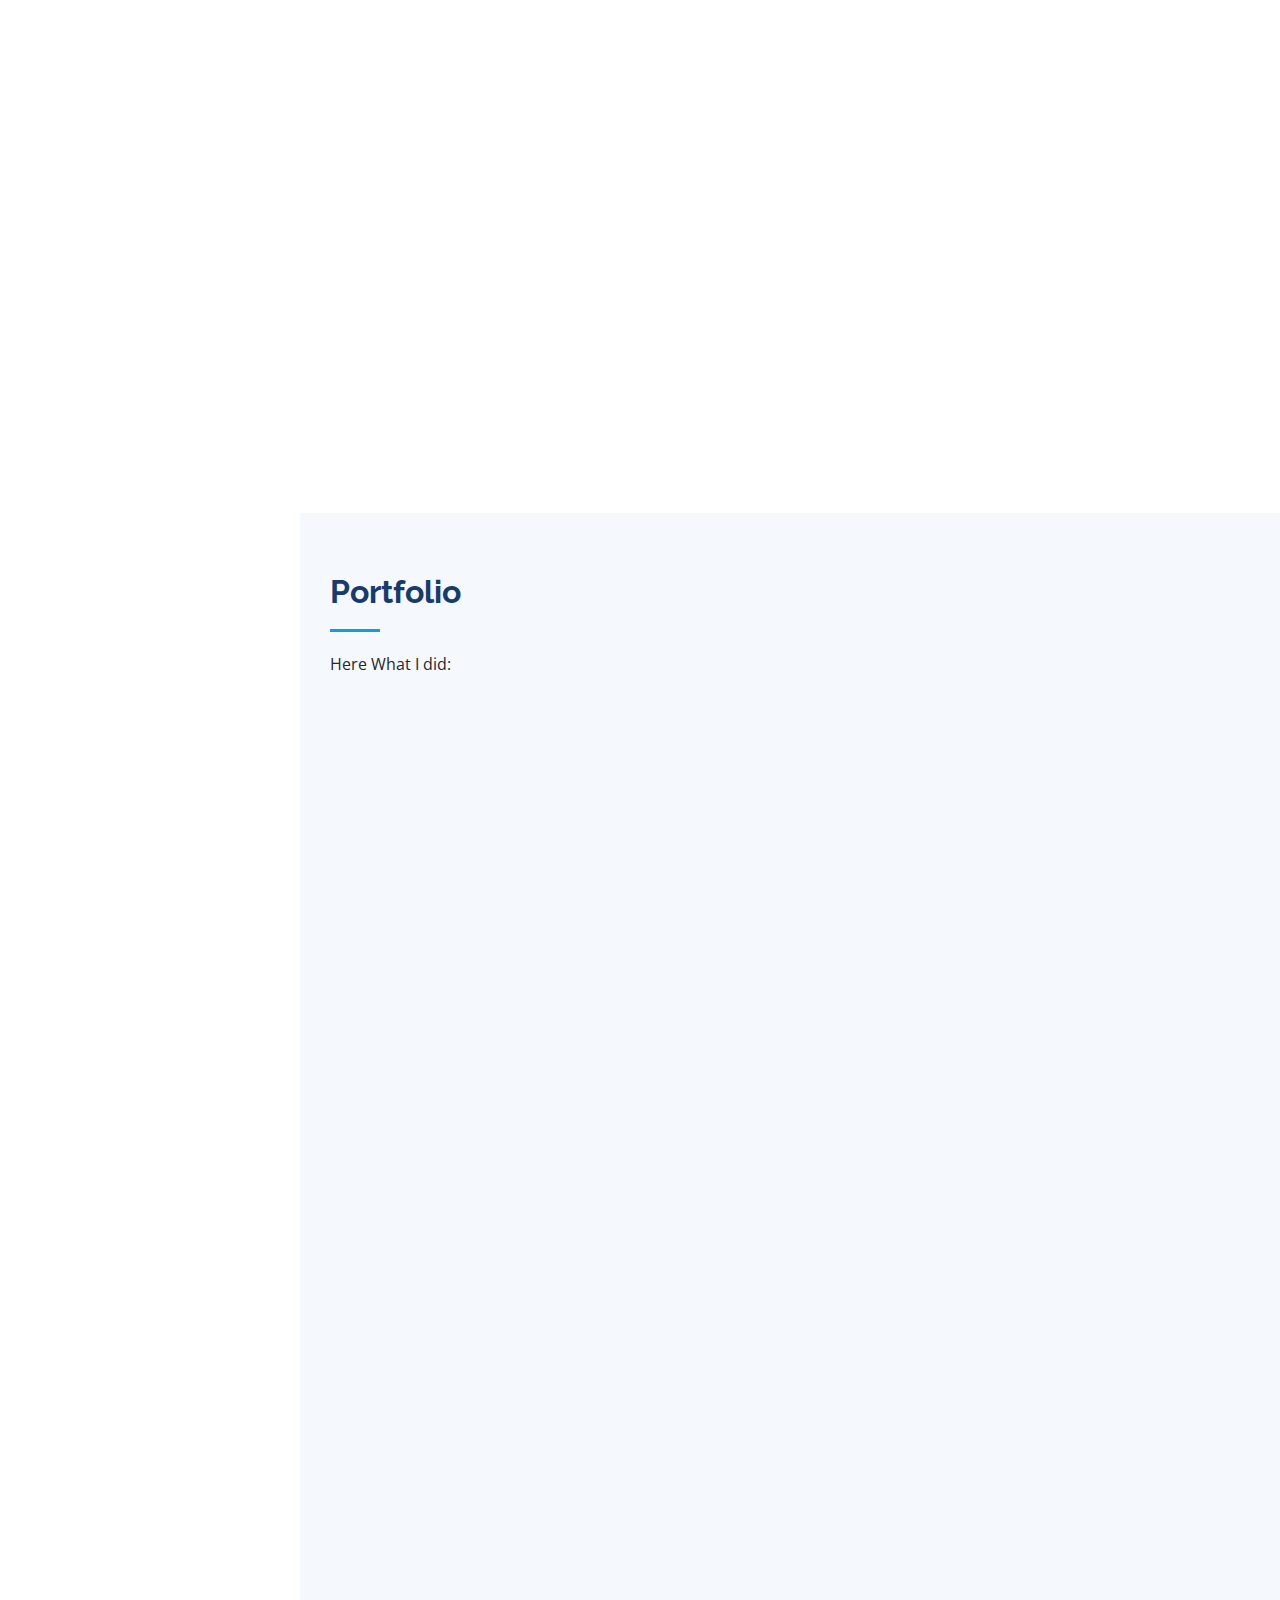
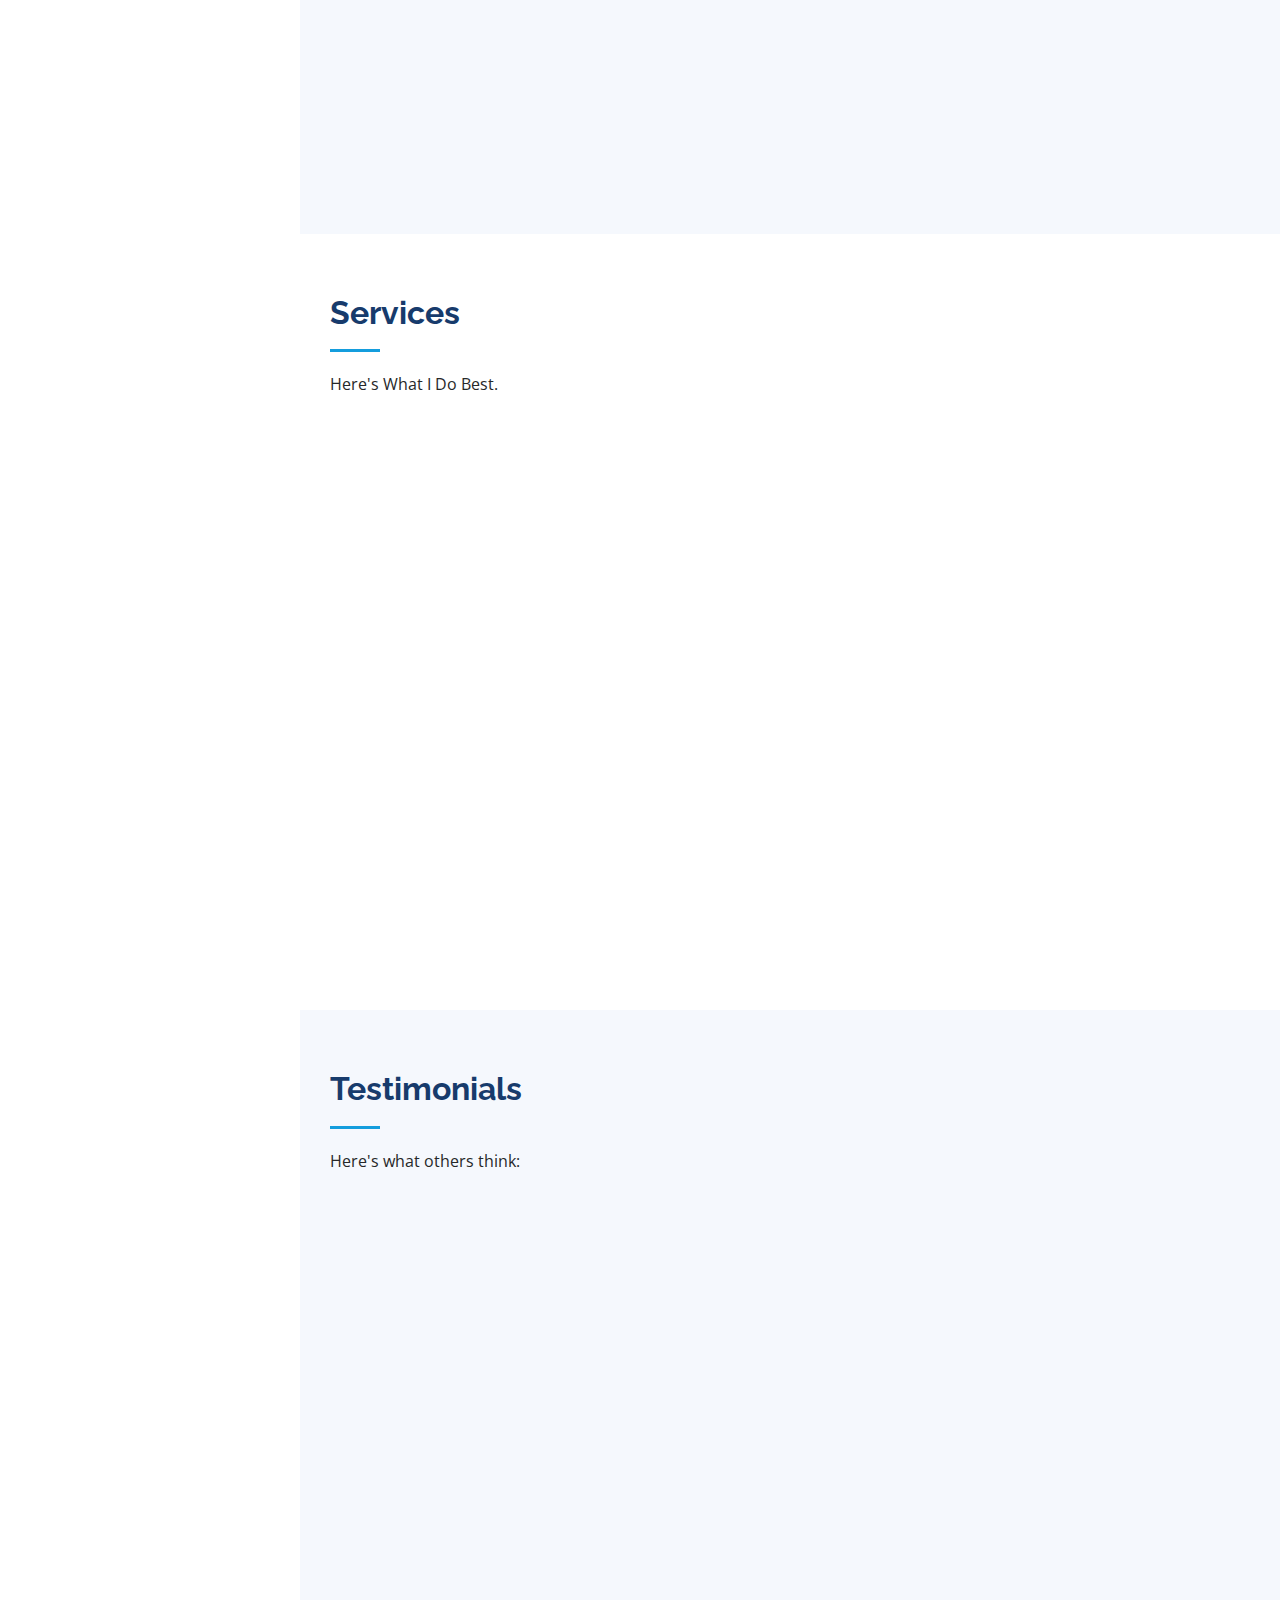
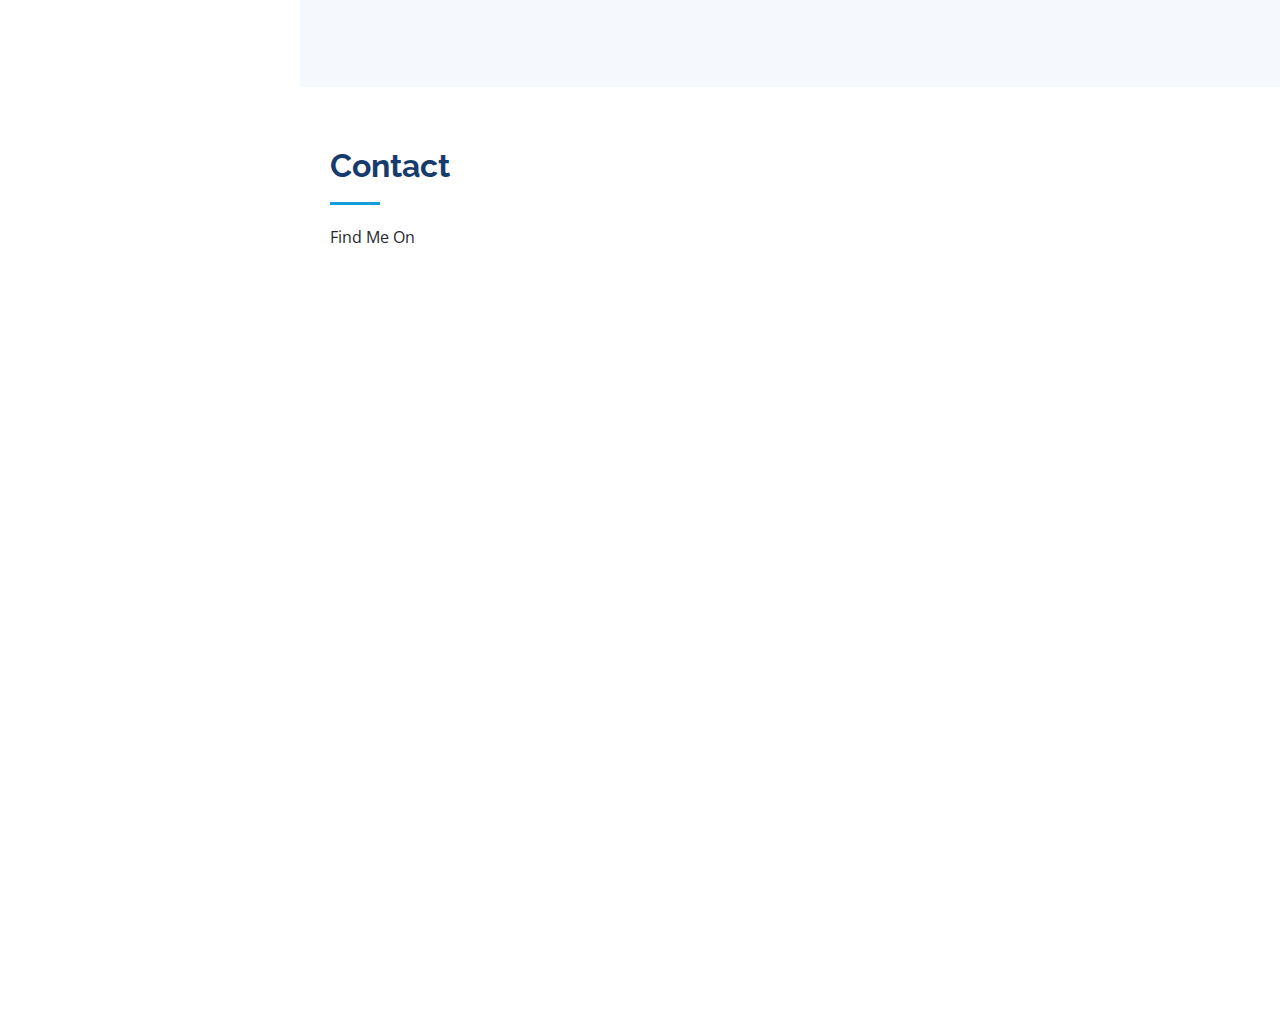
==== commit 42841142: "updating the final push on the image" ====
--- a/index.html
+++ b/index.html
@@ -30,7 +30,7 @@
     <div class="d-flex flex-column">
 
       <div class="profile">
-        <img src="assets/img/portfolio/portfolio-1.jpg" alt="" class="img-fluid rounded-circle">
+        <img src="assets/img/portfolio/profile img (2).png" alt="" class="img-fluid rounded-circle">
         <h1 class="text-light"><a href="index.html">IRACHRIST1</a></h1>
         <div class="social-links mt-3 text-center">
           <a href="https://twitter.com/irachrist01" class="bi-twitter-x"><i class=""></i></a>
@@ -74,7 +74,7 @@
 
         <div class="row">
           <div class="col-lg-4" data-aos="fade-right">
-            <img src="assets/img/profile img (2).png" class="img-fluid" alt="">
+            <img src="assets/img/portfolio/profile img (2).png" class="img-fluid" alt="">
           </div>
           <div class="col-lg-8 pt-4 pt-lg-0 content" data-aos="fade-left">
             <h3>UI/UX Designer &amp; Web Developer.</h3>
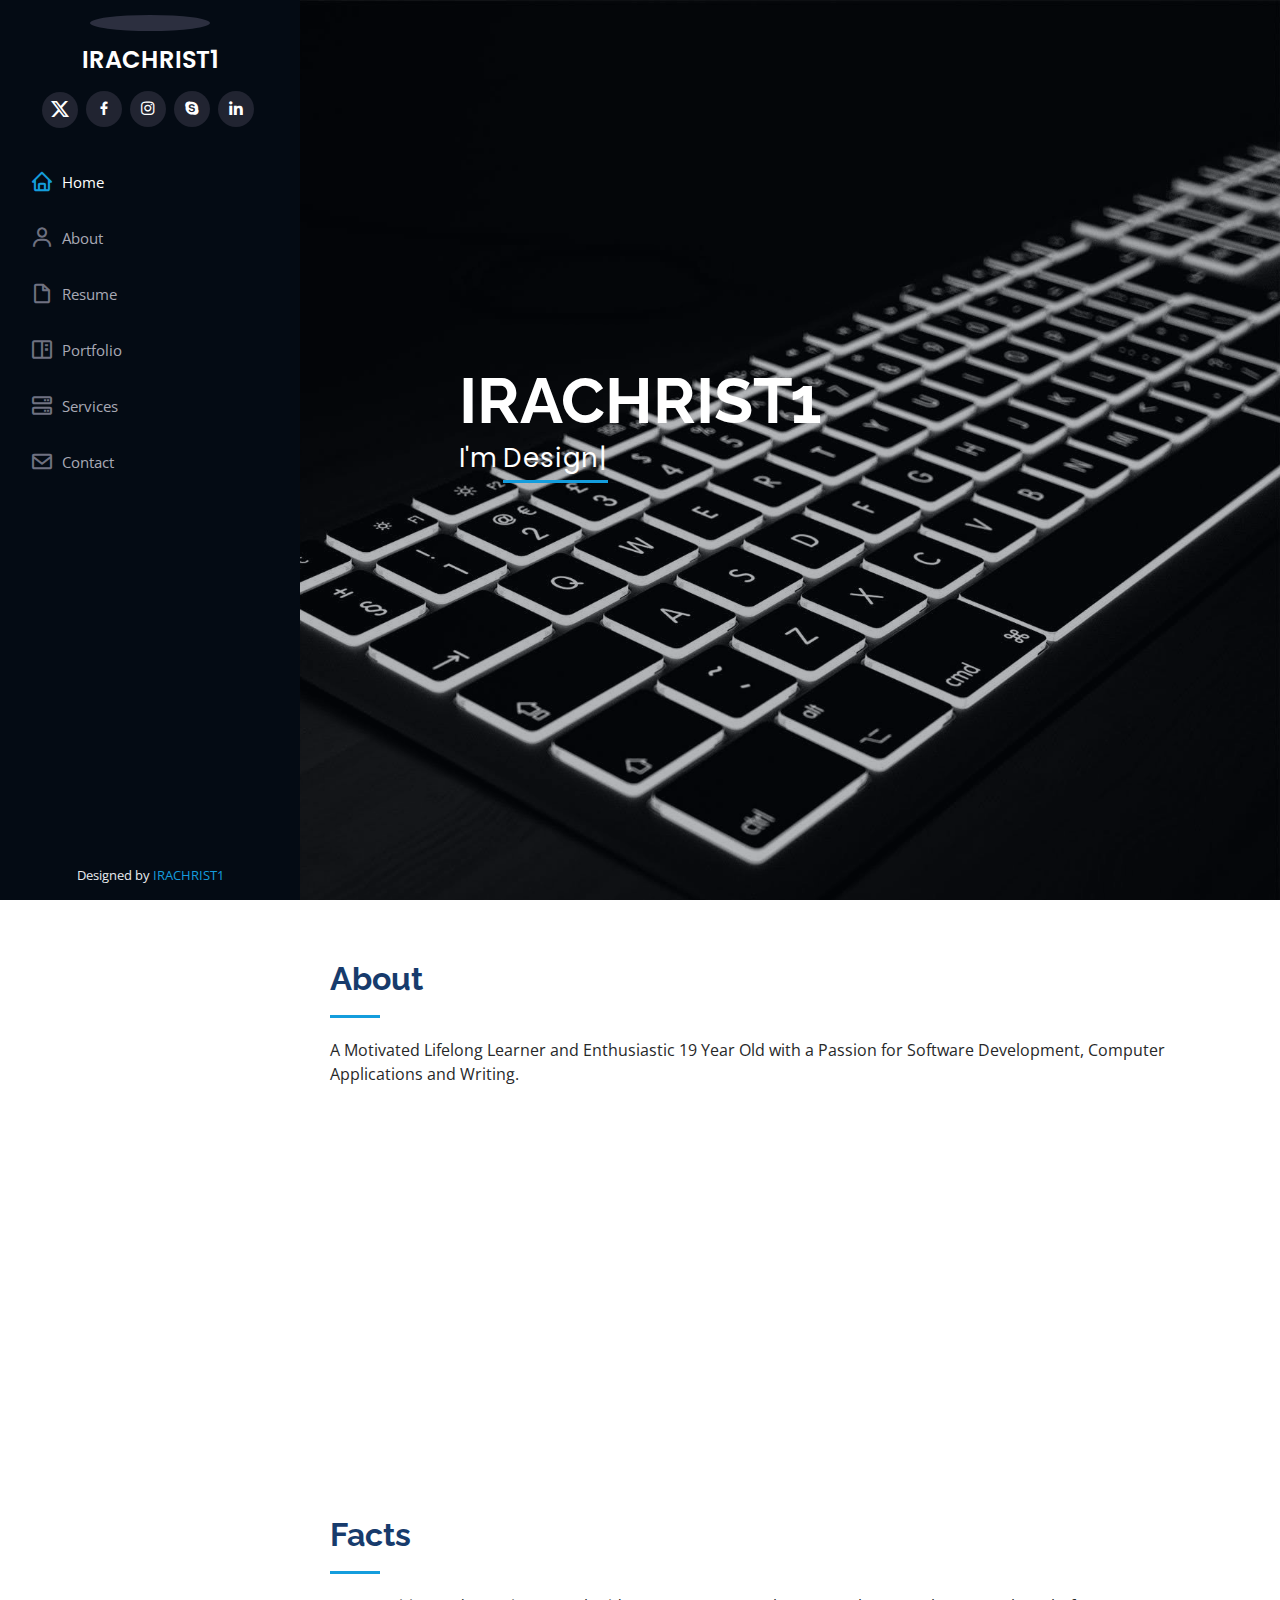
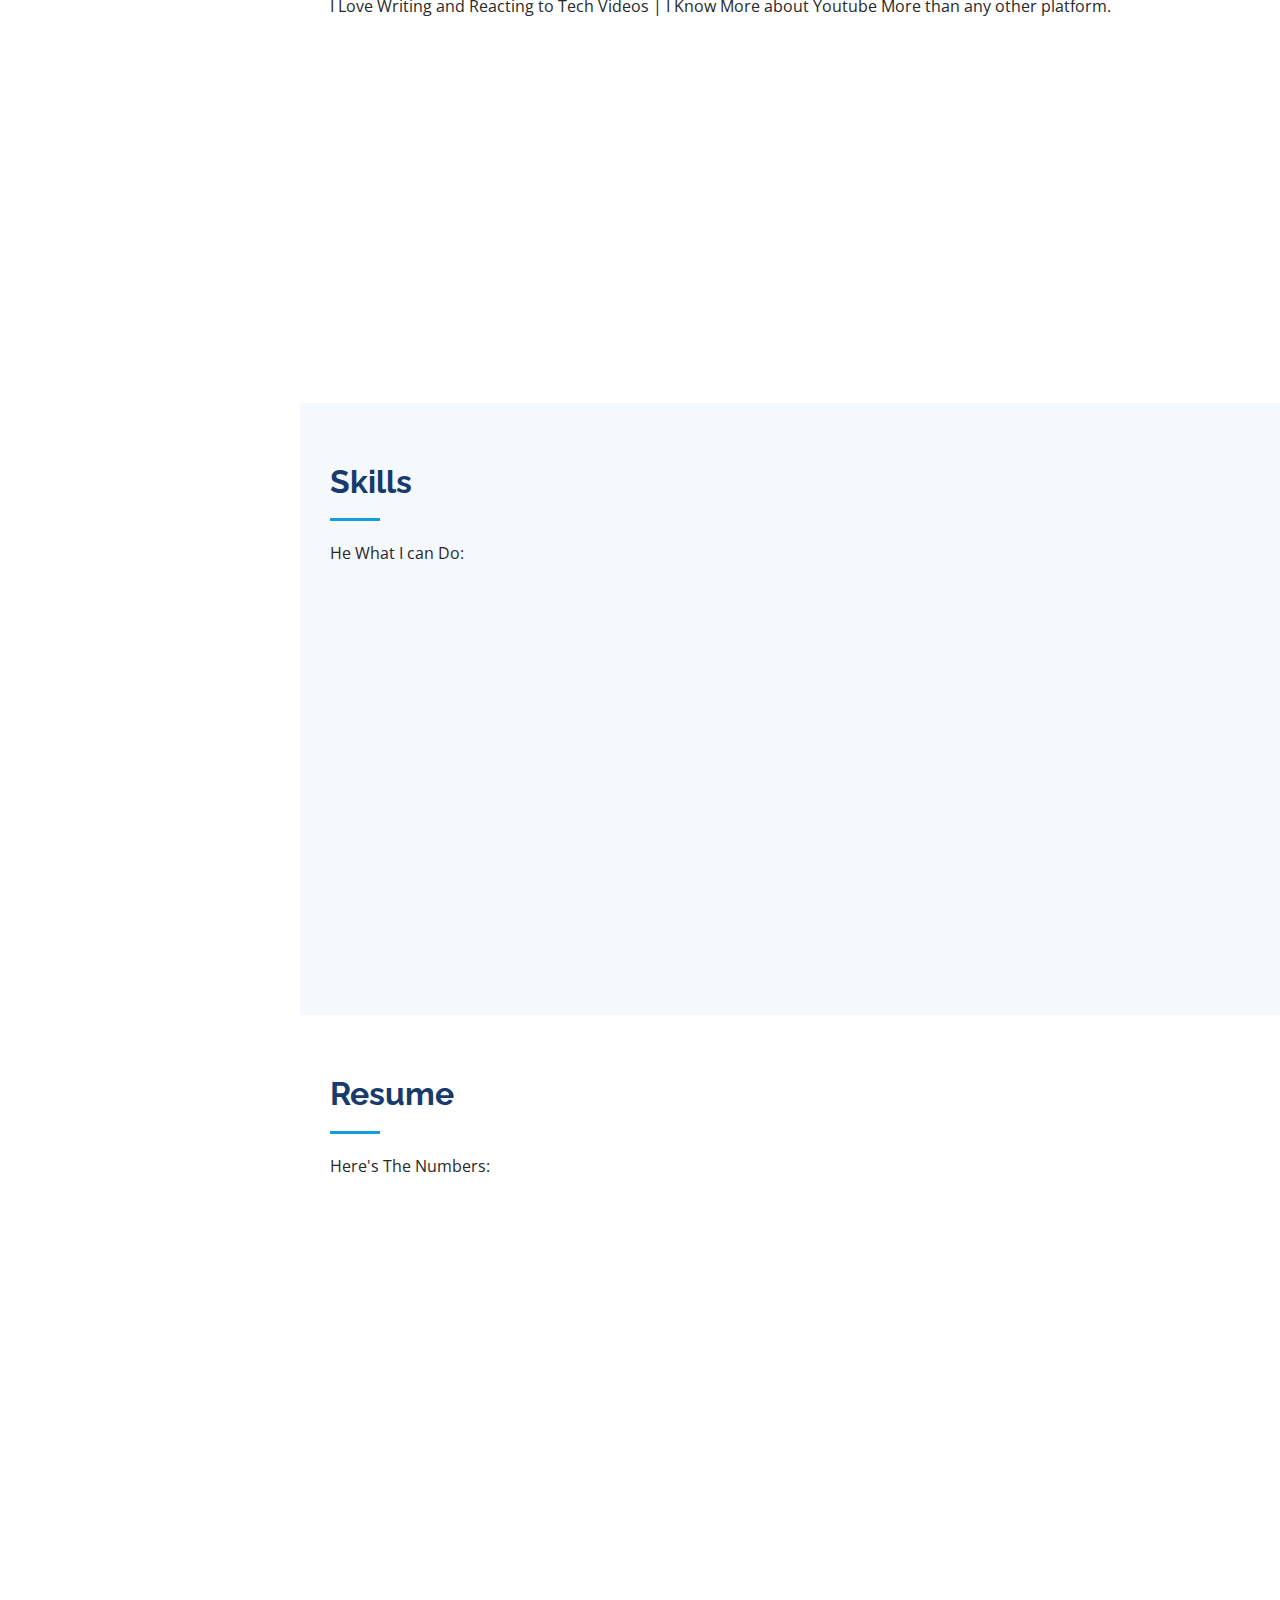
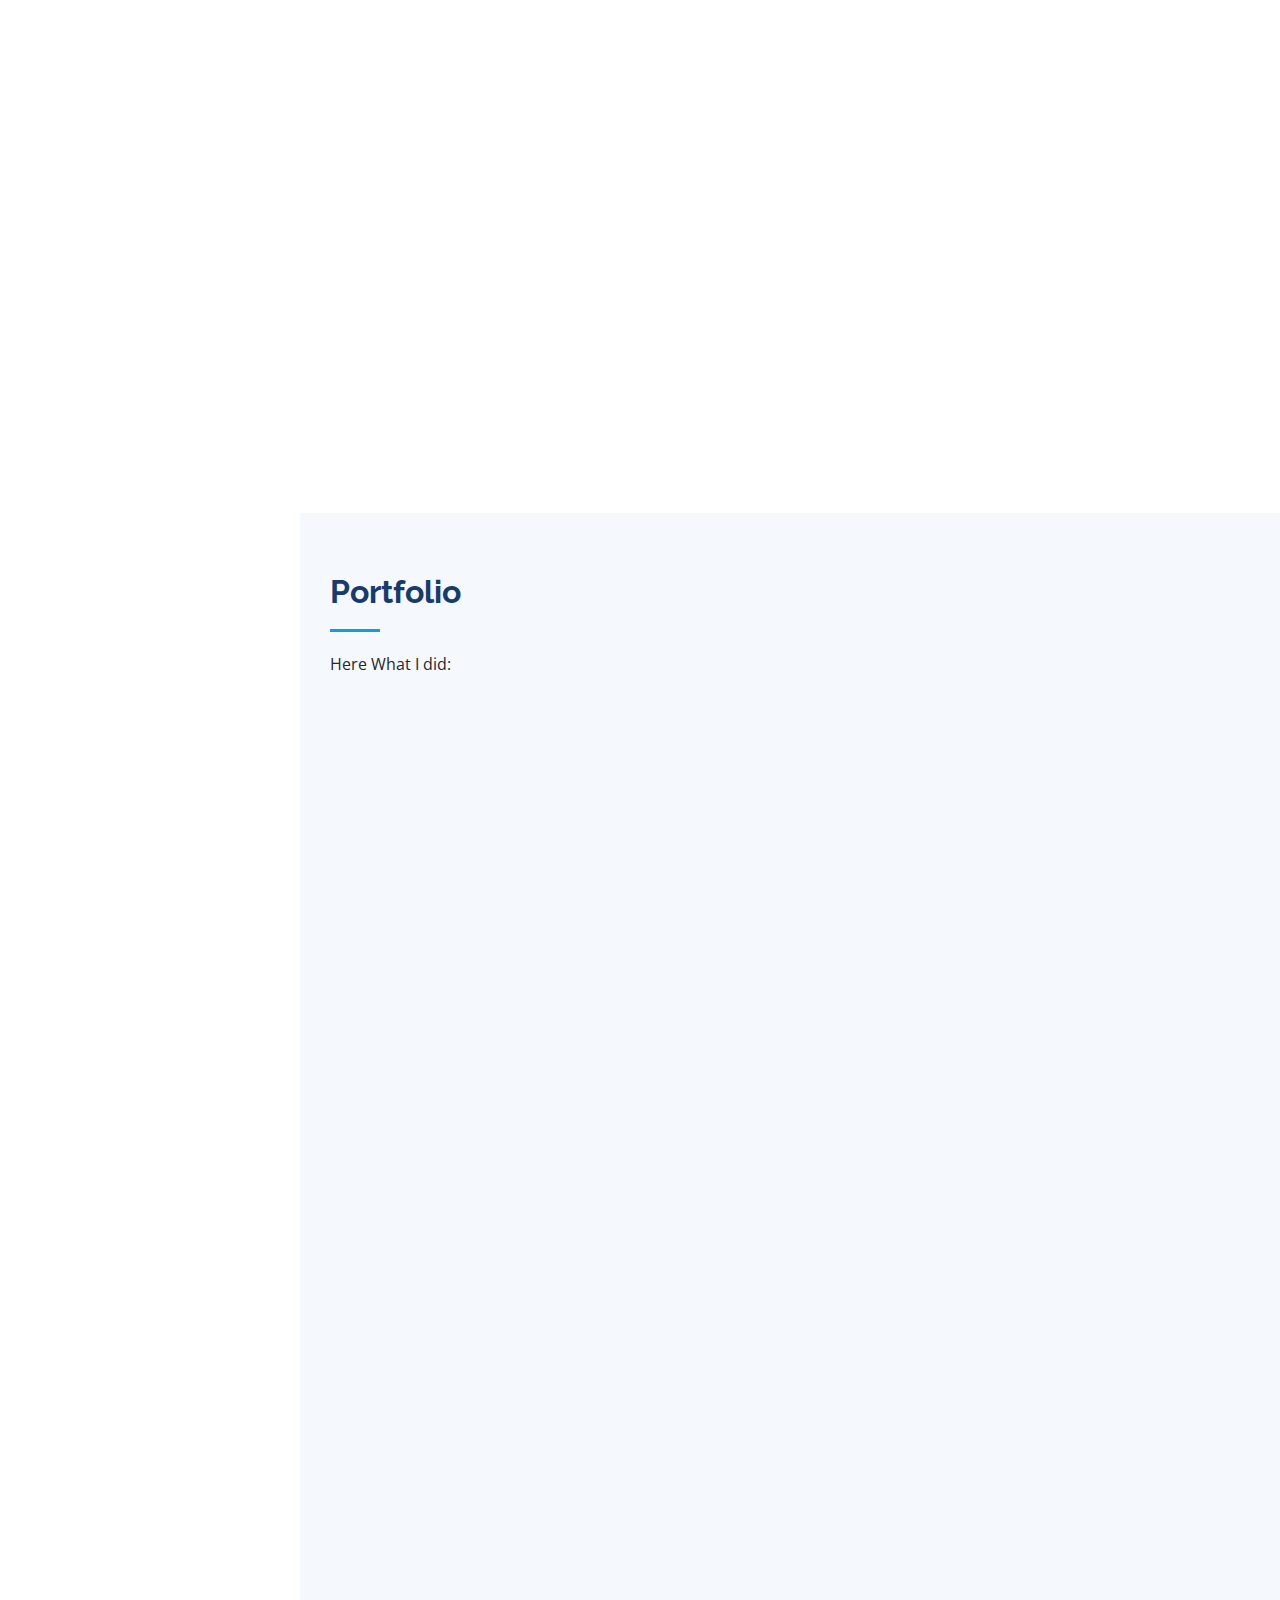
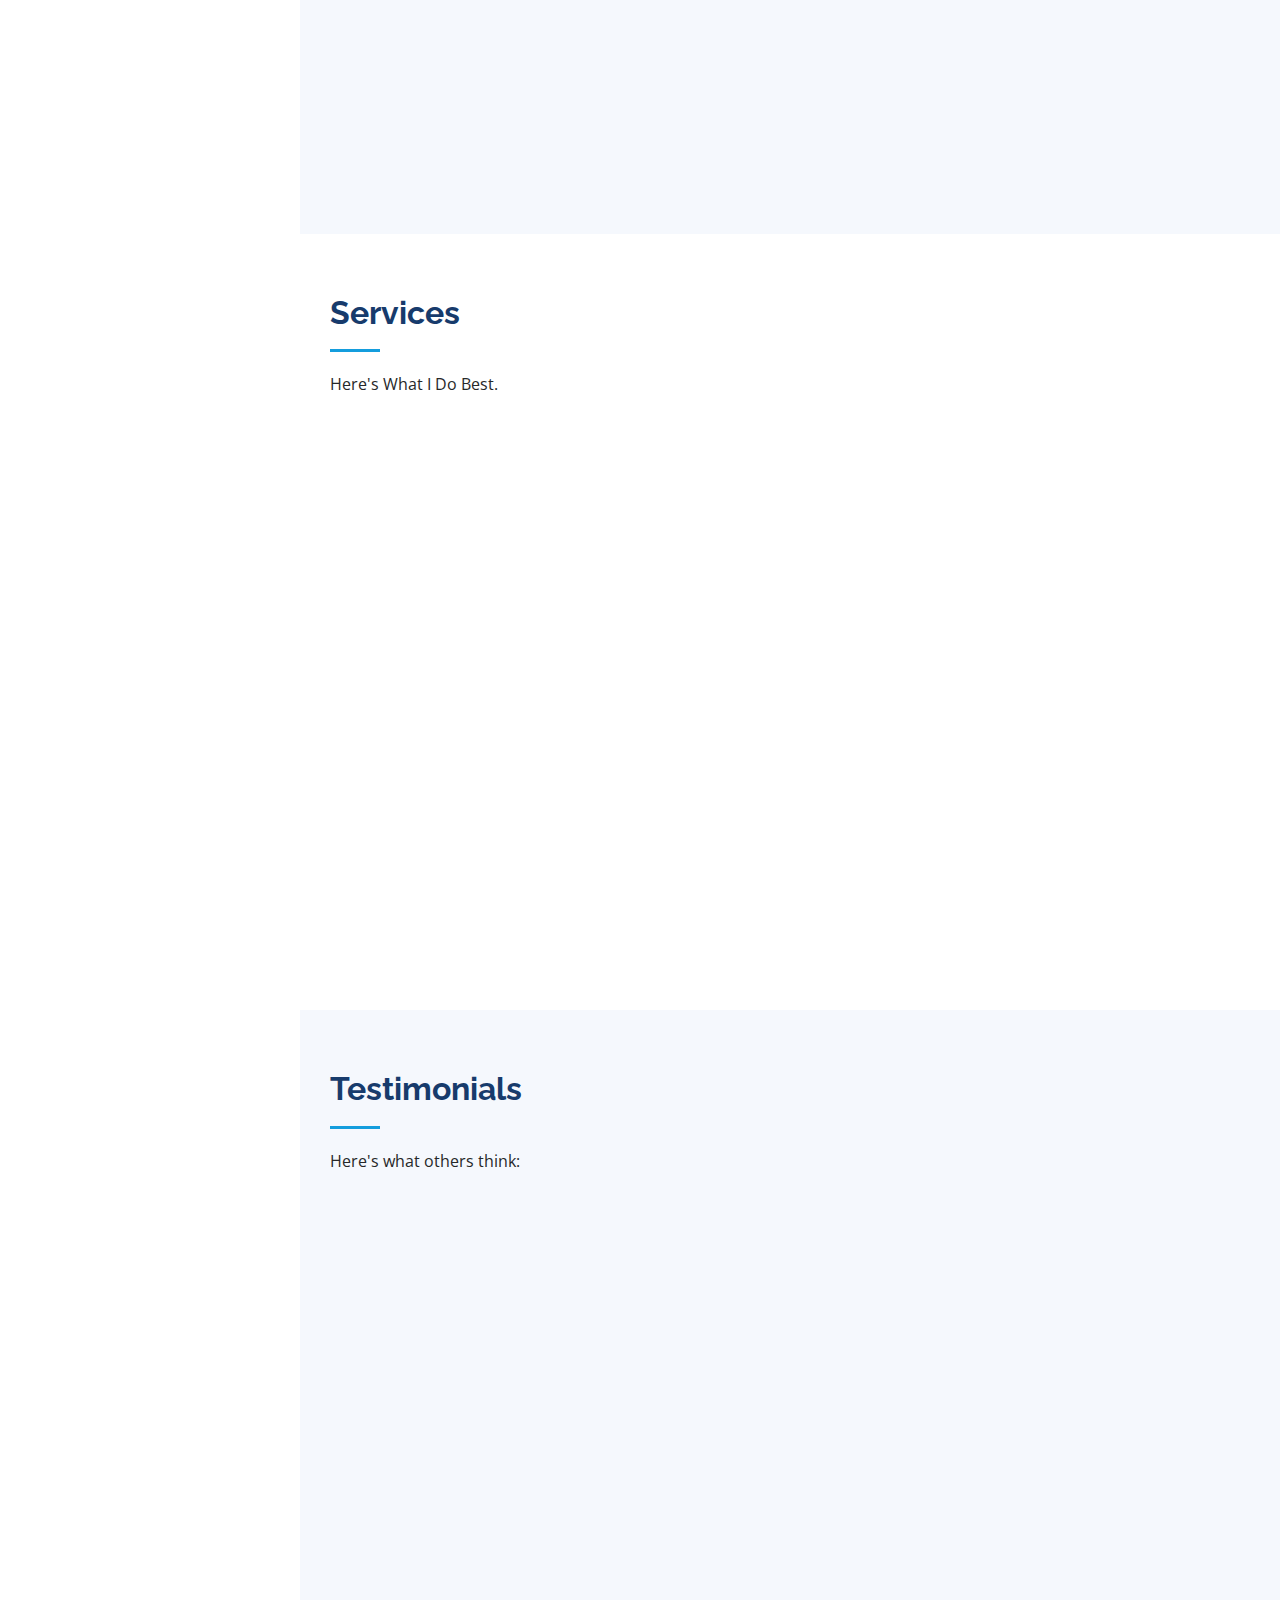
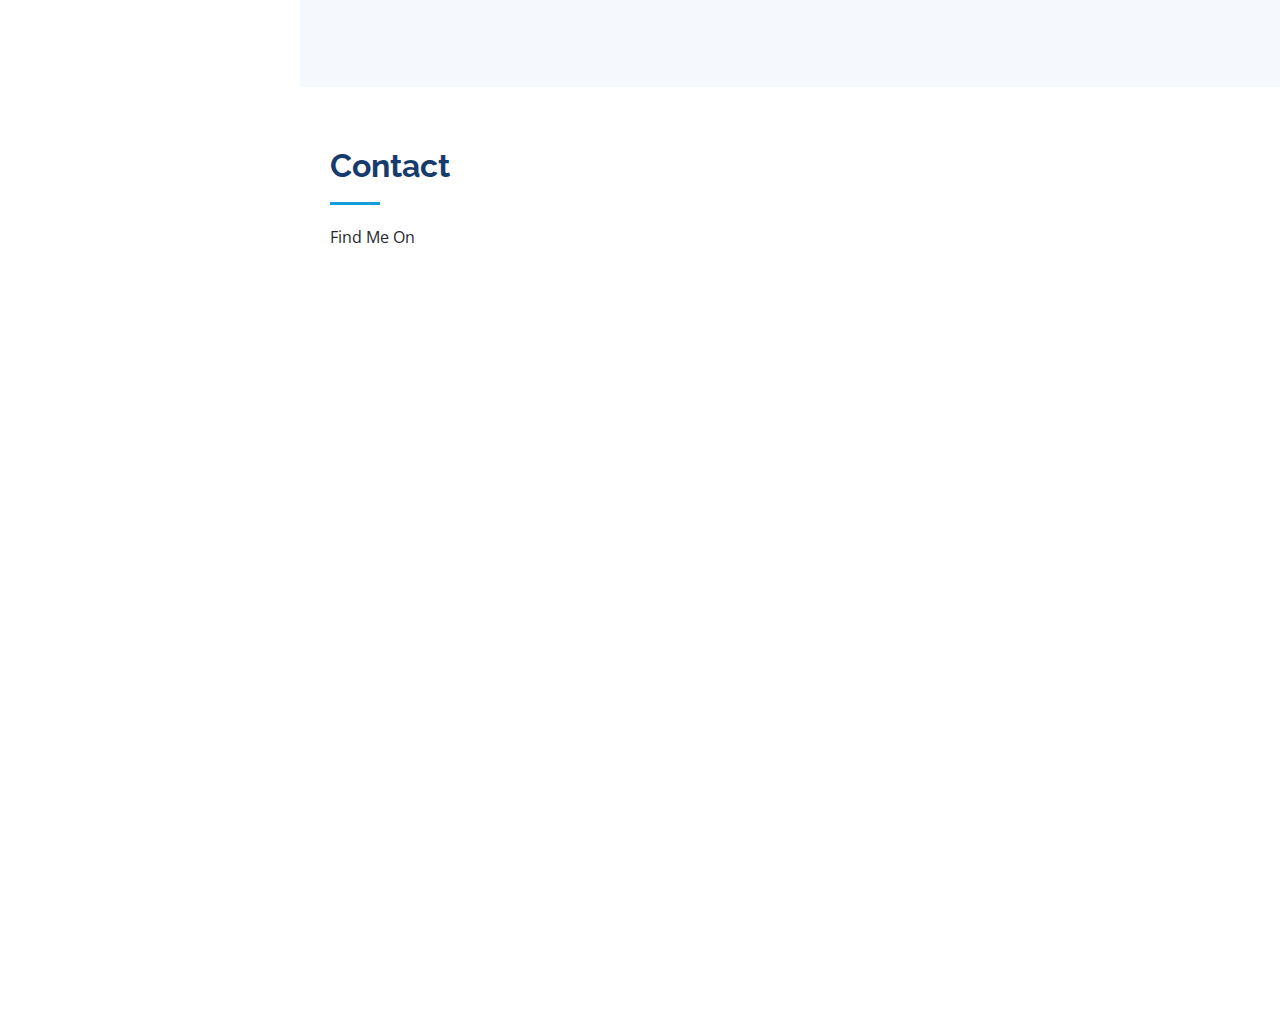
==== commit e9c9222a: "commit page view" ====
--- a/index.html
+++ b/index.html
@@ -33,11 +33,11 @@
         <img src="assets/img/portfolio/profile img (2).png" alt="" class="img-fluid rounded-circle">
         <h1 class="text-light"><a href="index.html">IRACHRIST1</a></h1>
         <div class="social-links mt-3 text-center">
-          <a href="https://twitter.com/irachrist01" class="bi-twitter-x"><i class=""></i></a>
-          <a href="https://web.facebook.com/irachrist.cts" class="facebook"><i class="bx bxl-facebook"></i></a>
-          <a href="https://instagram.com/irachrist1" class="instagram"><i class="bx bxl-instagram"></i></a>
-          <a href="https://join.skype.com/invite/IghddTqrAaWv" class="google-plus"><i class="bx bxl-skype"></i></a>
-          <a href="https://www.linkedin.com/in/irachrist1-3aa9a0216/" class="linkedin"><i class="bx bxl-linkedin"></i></a>
+          <a href="https://twitter.com/irachrist01" target="_blank" class="bi-twitter-x"><i class=""></i></a>
+          <a href="https://web.facebook.com/irachrist.cts" target="_blank" class="facebook"><i class="bx bxl-facebook"></i></a>
+          <a href="https://instagram.com/irachrist1" target="_blank" class="instagram"><i class="bx bxl-instagram"></i></a>
+          <a href="https://join.skype.com/invite/IghddTqrAaWv" target="_blank" class="google-plus"><i class="bx bxl-skype"></i></a>
+          <a href="https://www.linkedin.com/in/irachrist1-3aa9a0216/" target="_blank" class="linkedin"><i class="bx bxl-linkedin"></i></a>
         </div>
       </div>
 
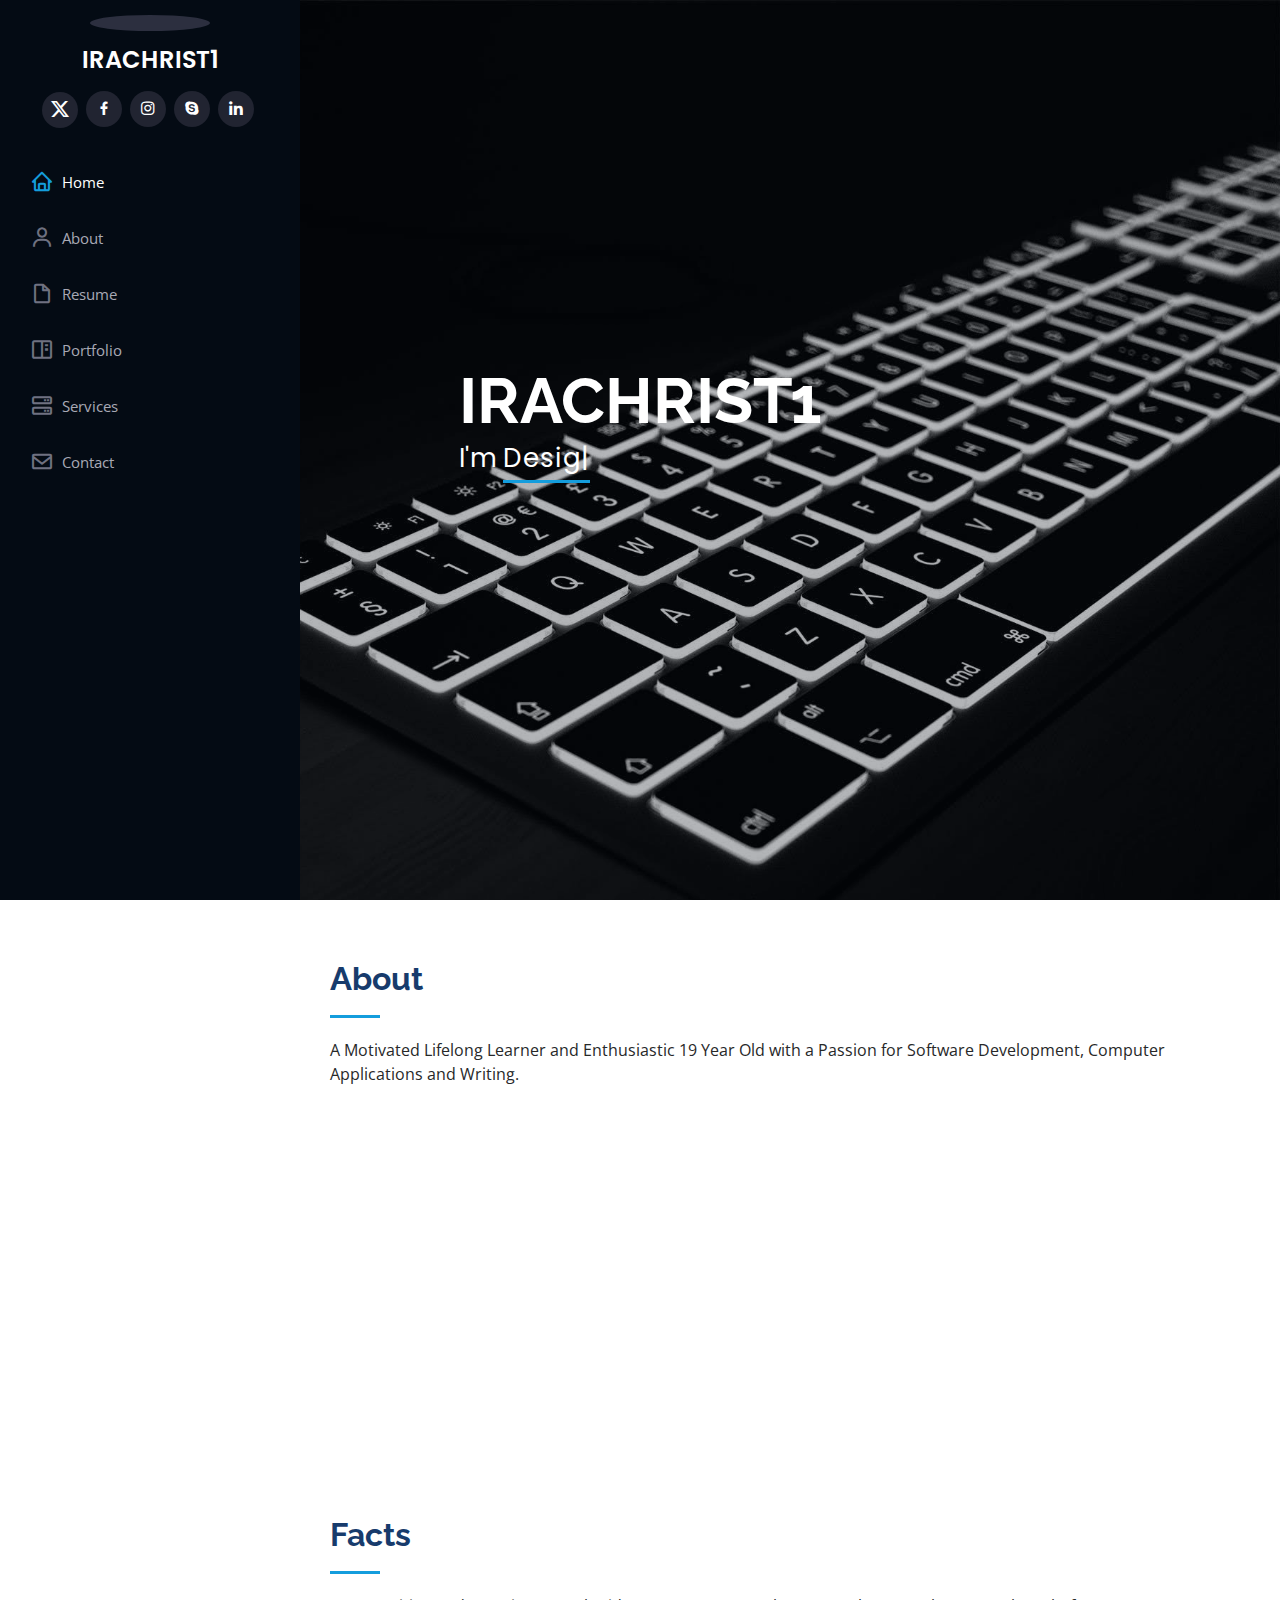
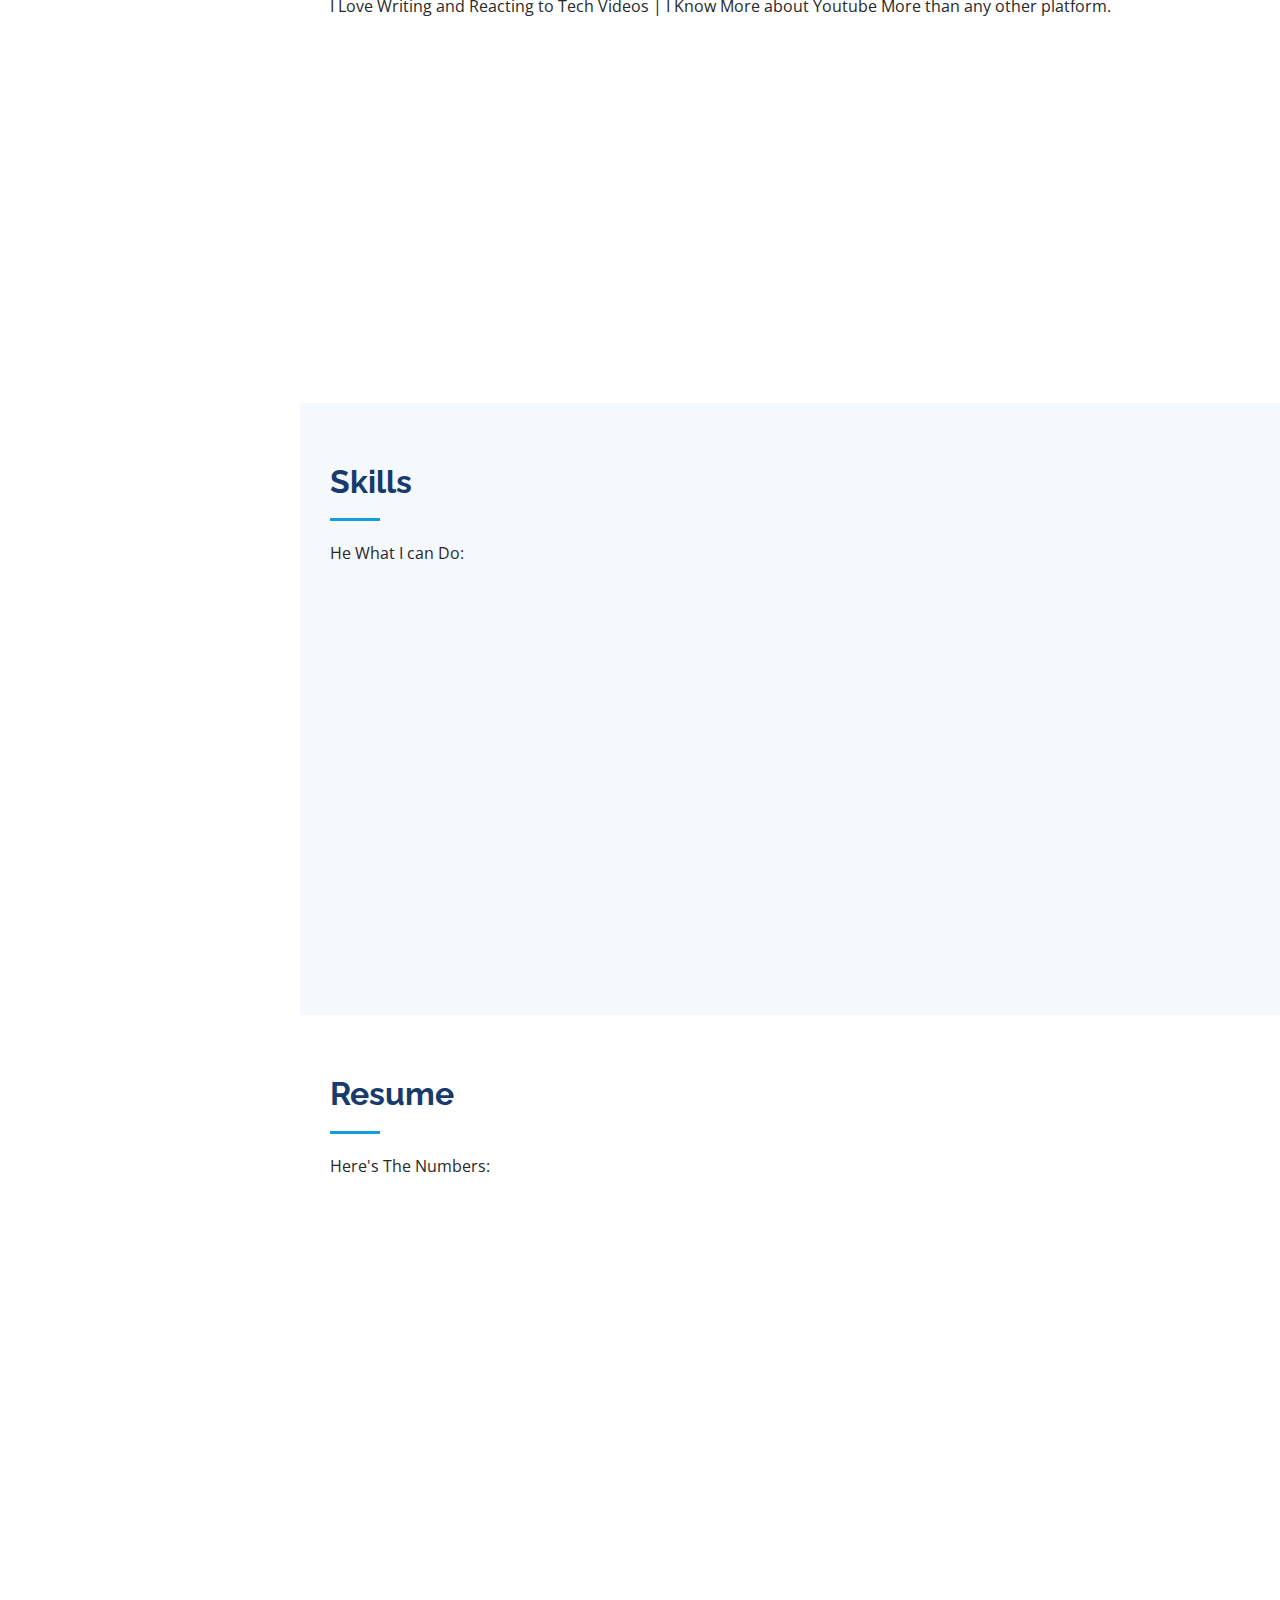
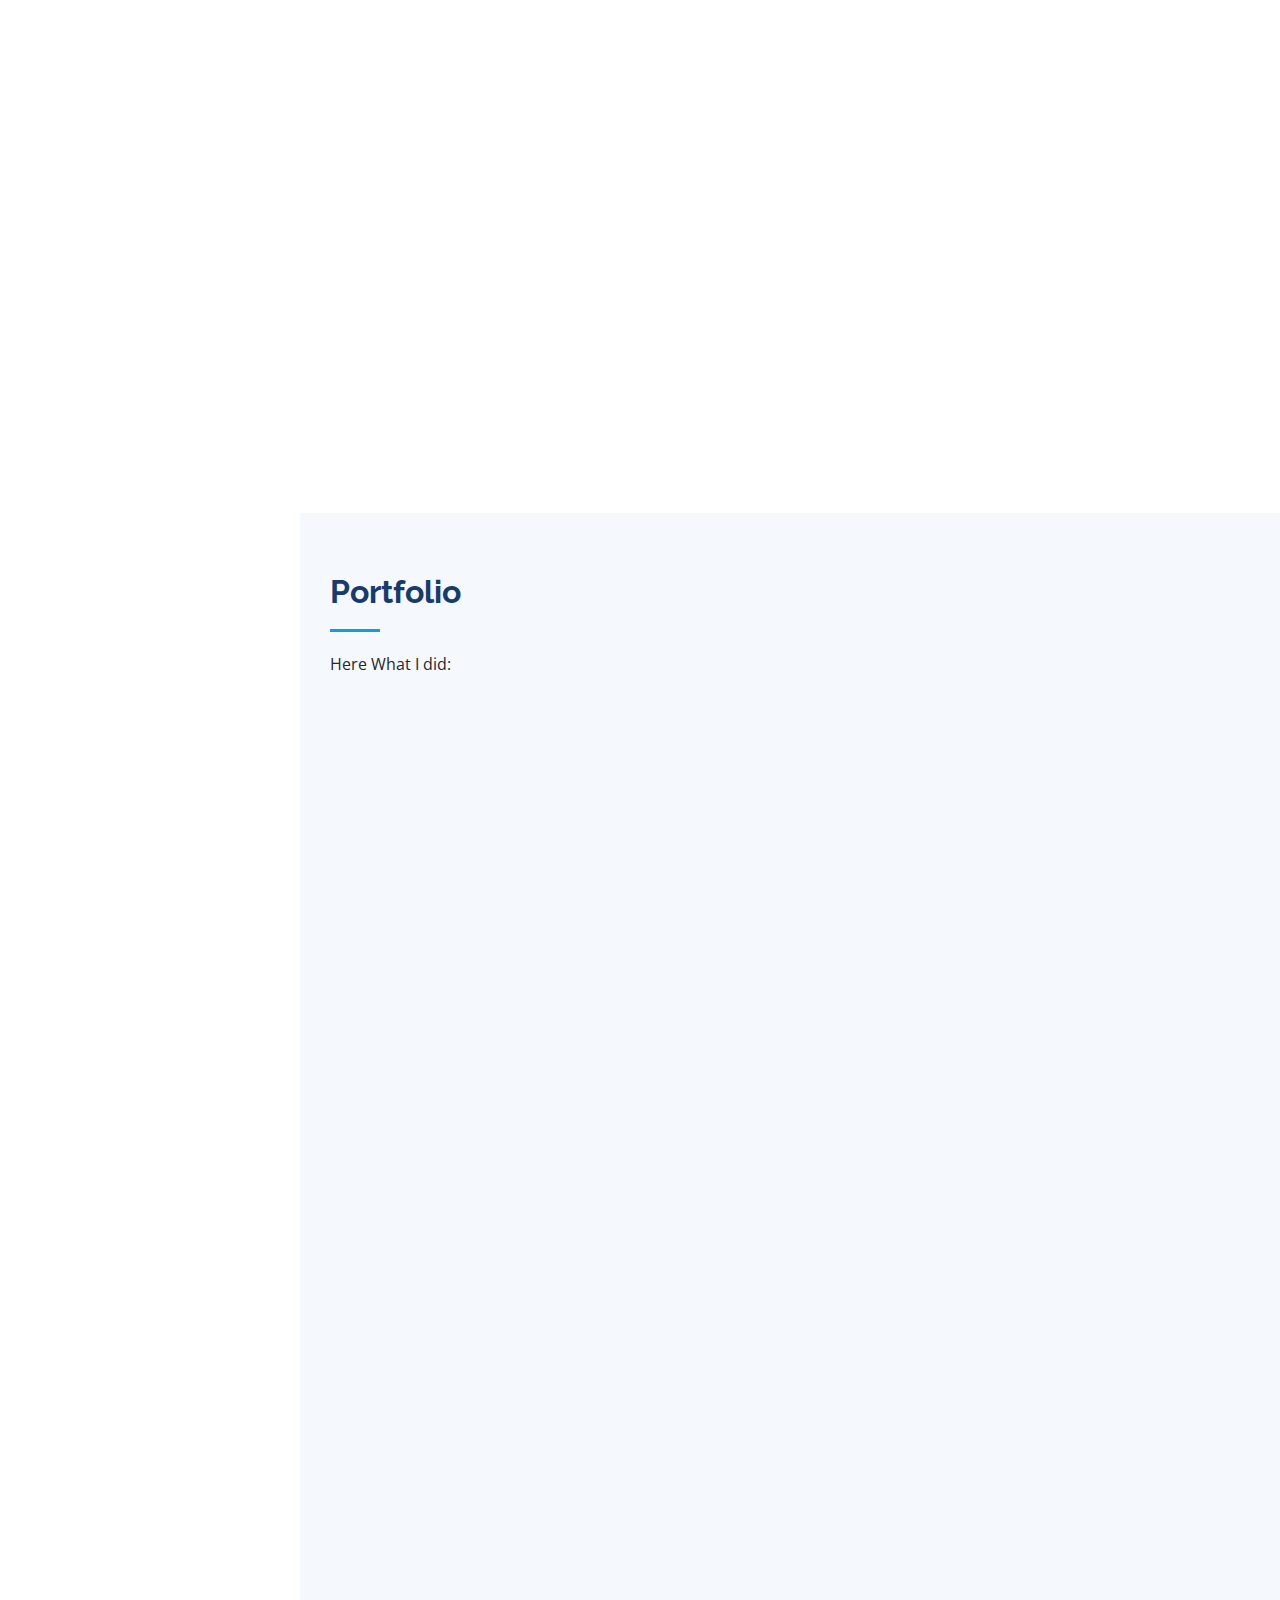
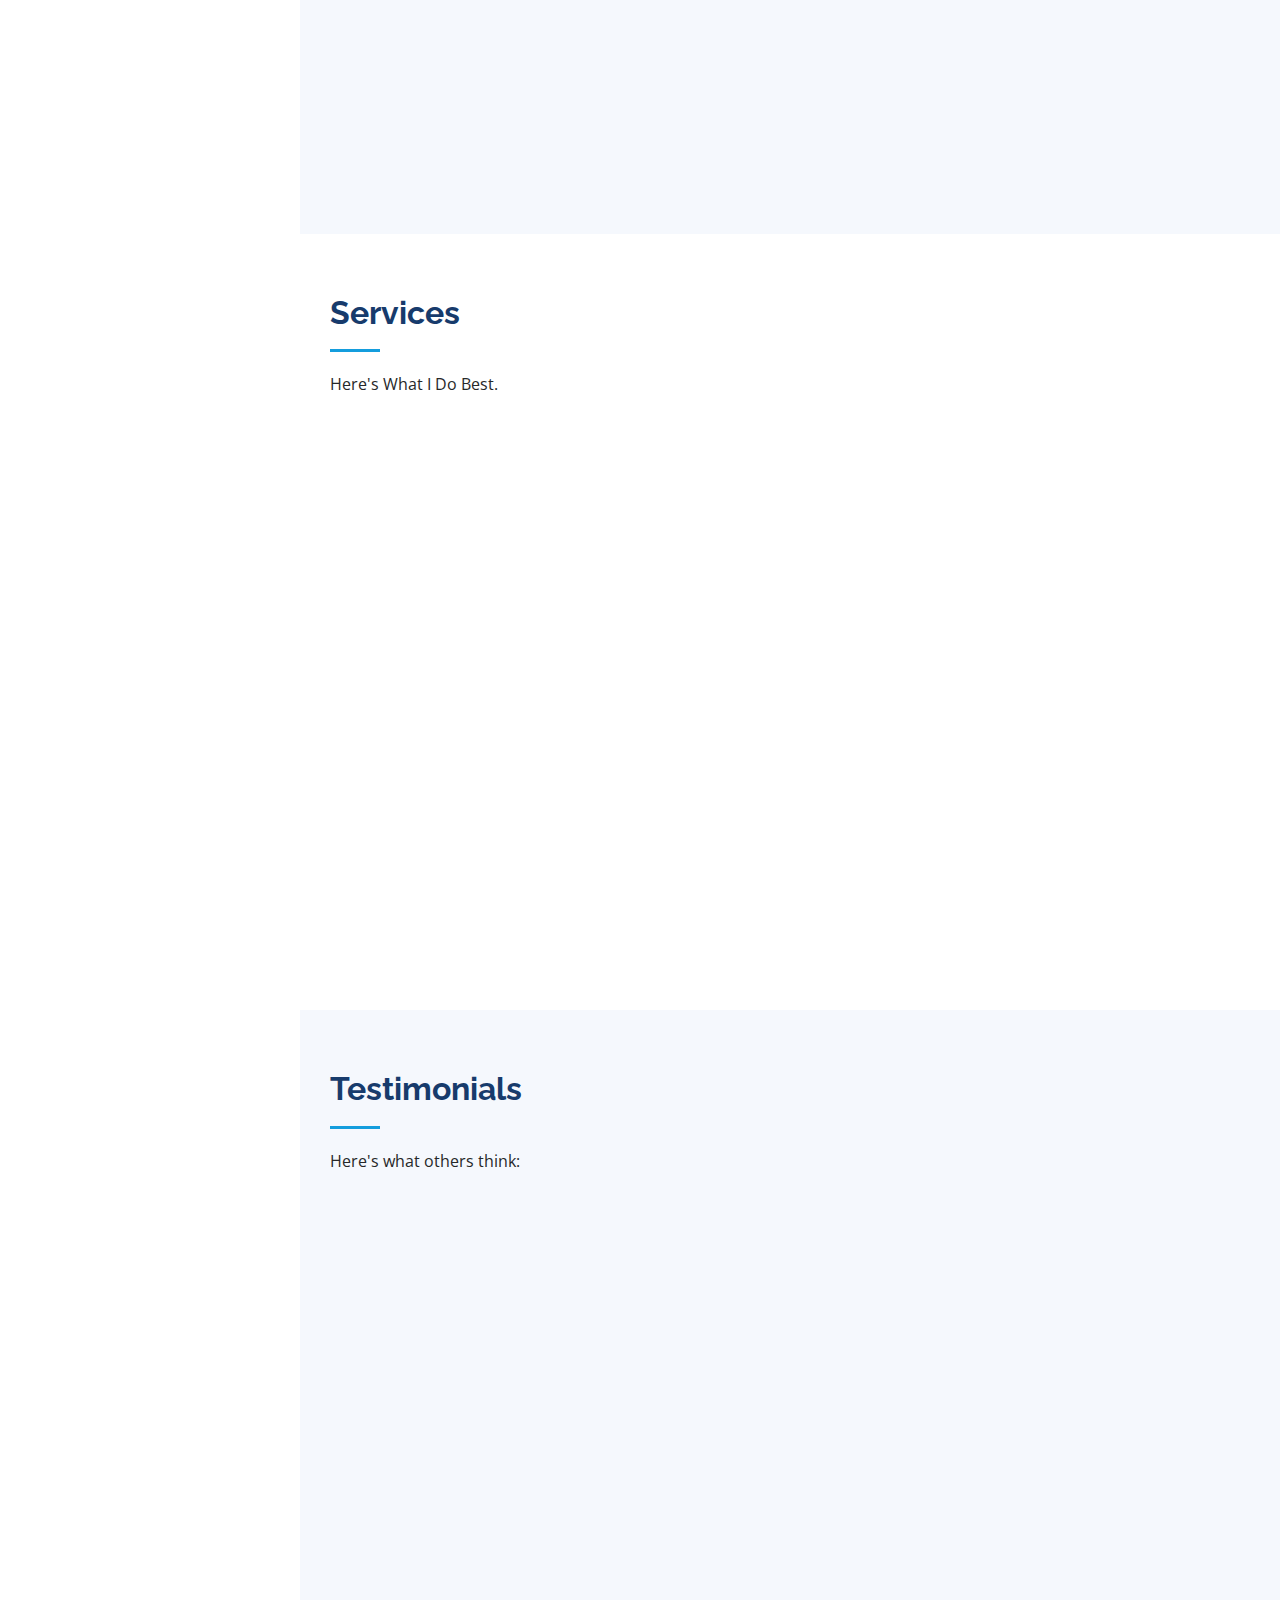
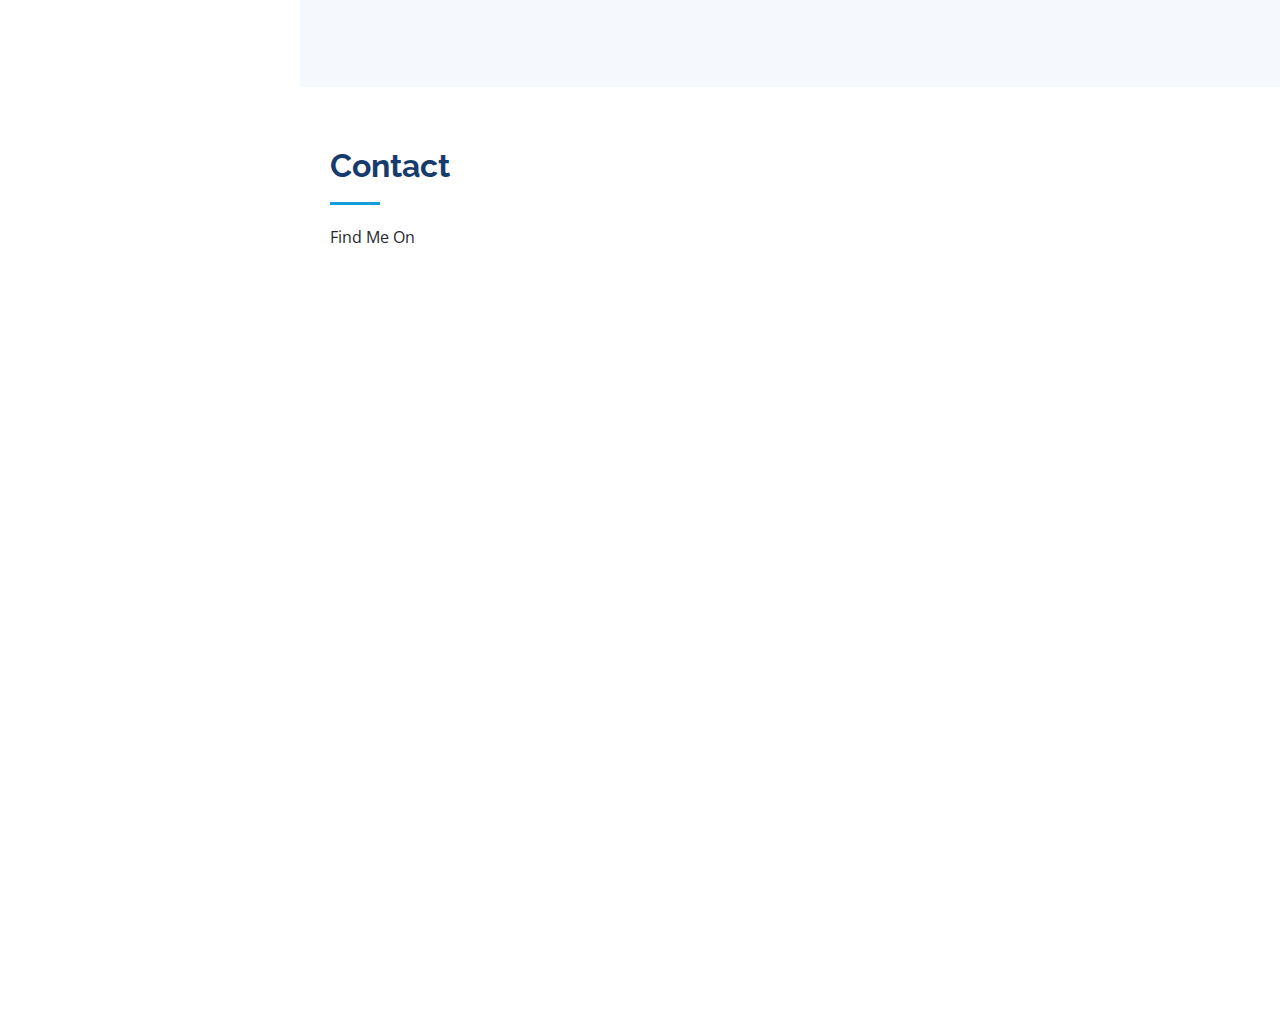
==== commit cc8d433b: "ex-final commit" ====
--- a/index.html
+++ b/index.html
@@ -513,44 +513,6 @@
               </div>
             </div>
 
-            <!-- <div class="swiper-slide">
-              <div class="testimonial-item" data-aos="fade-up" data-aos-delay="200">
-                <p>
-                  <i class="bx bxs-quote-alt-left quote-icon-left"></i>
-                  Enim nisi quem export duis labore cillum quae magna enim sint quorum nulla quem veniam duis minim tempor labore quem eram duis noster aute amet eram fore quis sint minim.
-                  <i class="bx bxs-quote-alt-right quote-icon-right"></i>
-                </p>
-                <img src="assets/img/testimonials/testimonials-3.jpg" class="testimonial-img" alt="">
-                <h3>Jena Karlis</h3>
-                <h4>Store Owner</h4>
-              </div>
-            </div>
-
-            <div class="swiper-slide">
-              <div class="testimonial-item" data-aos="fade-up" data-aos-delay="300">
-                <p>
-                  <i class="bx bxs-quote-alt-left quote-icon-left"></i>
-                  Fugiat enim eram quae cillum dolore dolor amet nulla culpa multos export minim fugiat minim velit minim dolor enim duis veniam ipsum anim magna sunt elit fore quem dolore labore illum veniam.
-                  <i class="bx bxs-quote-alt-right quote-icon-right"></i>
-                </p>
-                <img src="assets/img/testimonials/testimonials-4.jpg" class="testimonial-img" alt="">
-                <h3>Matt Brandon</h3>
-                <h4>Freelancer</h4>
-              </div>
-            </div>
-
-            <div class="swiper-slide">
-              <div class="testimonial-item" data-aos="fade-up" data-aos-delay="400">
-                <p>
-                  <i class="bx bxs-quote-alt-left quote-icon-left"></i>
-                  Quis quorum aliqua sint quem legam fore sunt eram irure aliqua veniam tempor noster veniam enim culpa labore duis sunt culpa nulla illum cillum fugiat legam esse veniam culpa fore nisi cillum quid.
-                  <i class="bx bxs-quote-alt-right quote-icon-right"></i>
-                </p>
-                <img src="assets/img/testimonials/testimonials-5.jpg" class="testimonial-img" alt="">
-                <h3>John Larson</h3>
-                <h4>Entrepreneur</h4>
-              </div>
-            </div> -->
 
           </div>
           <div class="swiper-pagination"></div>
@@ -595,7 +557,7 @@
           </div>
 
           <div class="col-lg-7 mt-5 mt-lg-0 d-flex align-items-stretch">
-            <form action="forms/contact.php" method="post" role="form" class="php-email-form">
+            <form action="https://getform.io/f/f53aa7b9-5e12-4f63-aec8-a70b4357397d" method="post" role="form" class="php-email-form">
               <div class="row">
                 <div class="form-group col-md-6">
                   <label for="name">Your Name</label>
@@ -630,13 +592,6 @@
 
   </main>
 
-  <footer id="footer">
-    <div class="container">
-      <div class="credits">
-        Designed by <a href="">IRACHRIST1</a>
-      </div>
-    </div>
-  </footer>
 
   <a href="#" class="back-to-top d-flex align-items-center justify-content-center"><i class="bi bi-arrow-up-short"></i></a>
 
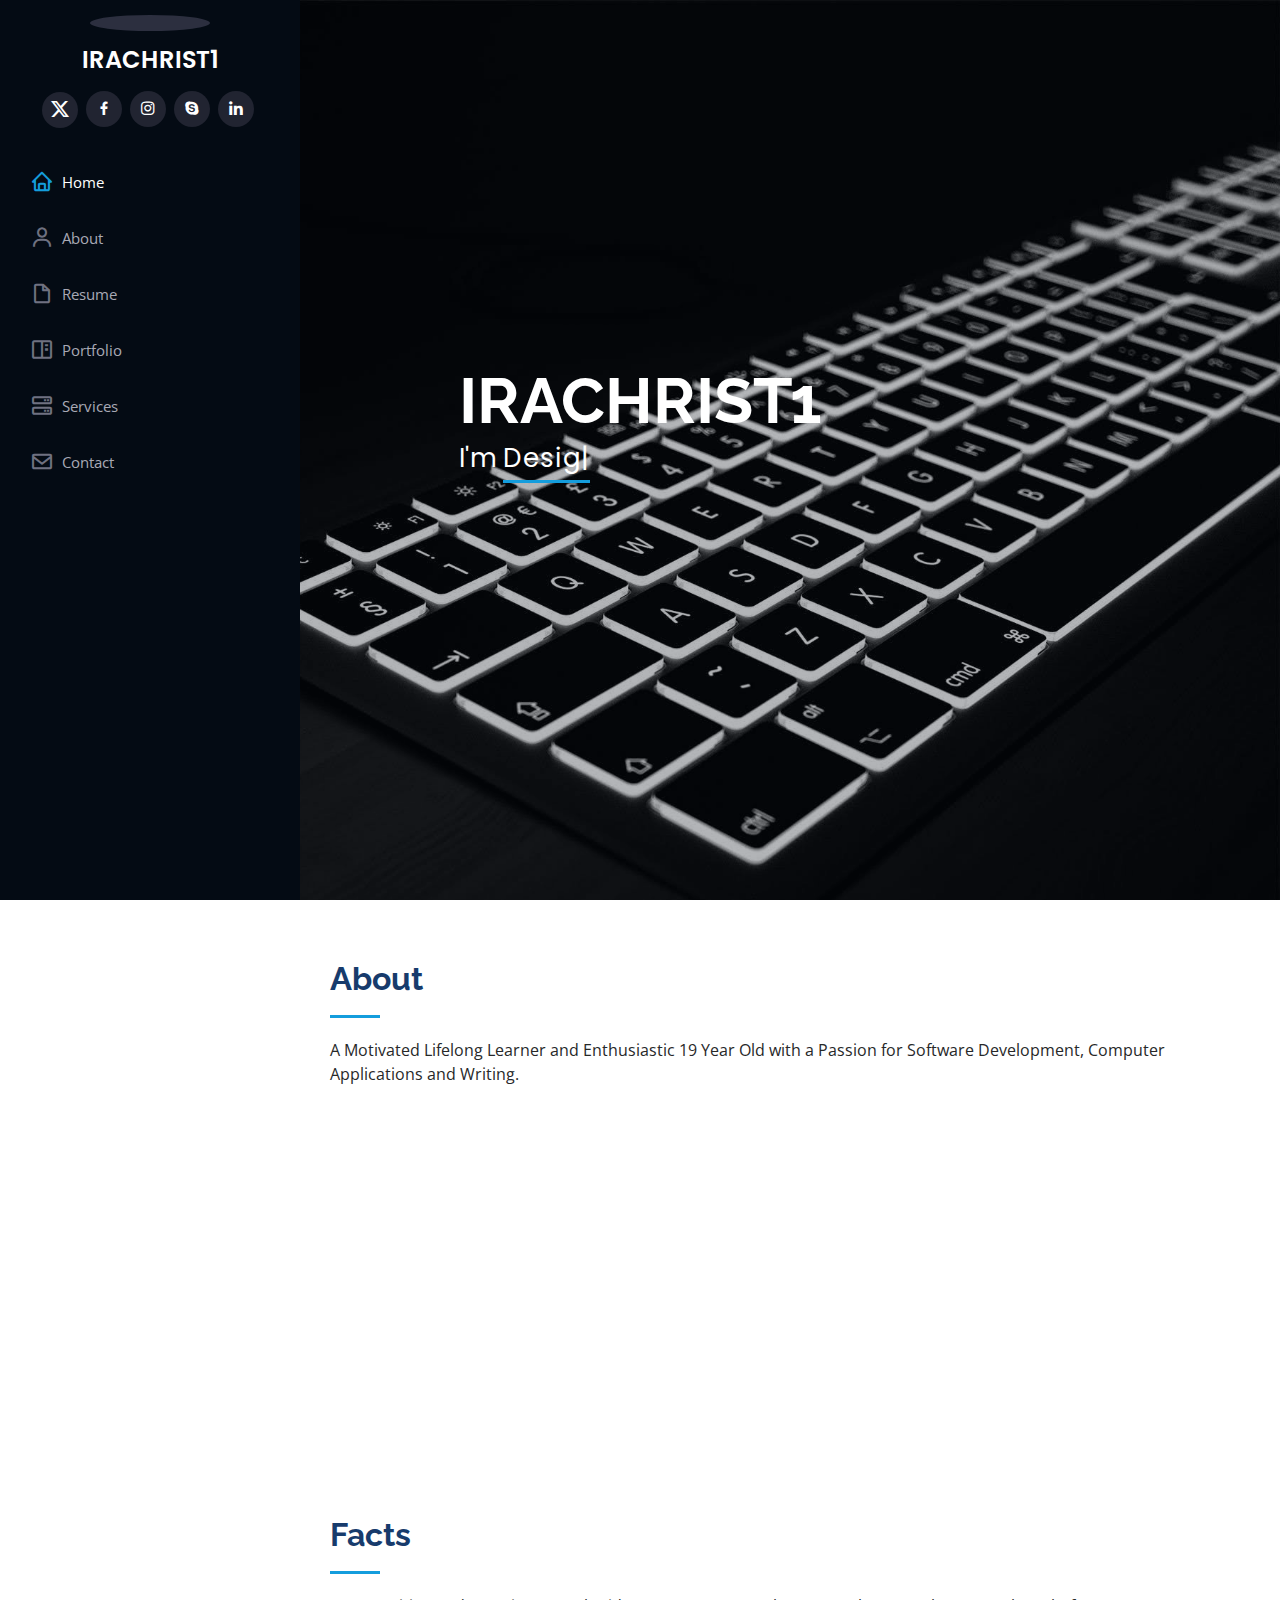
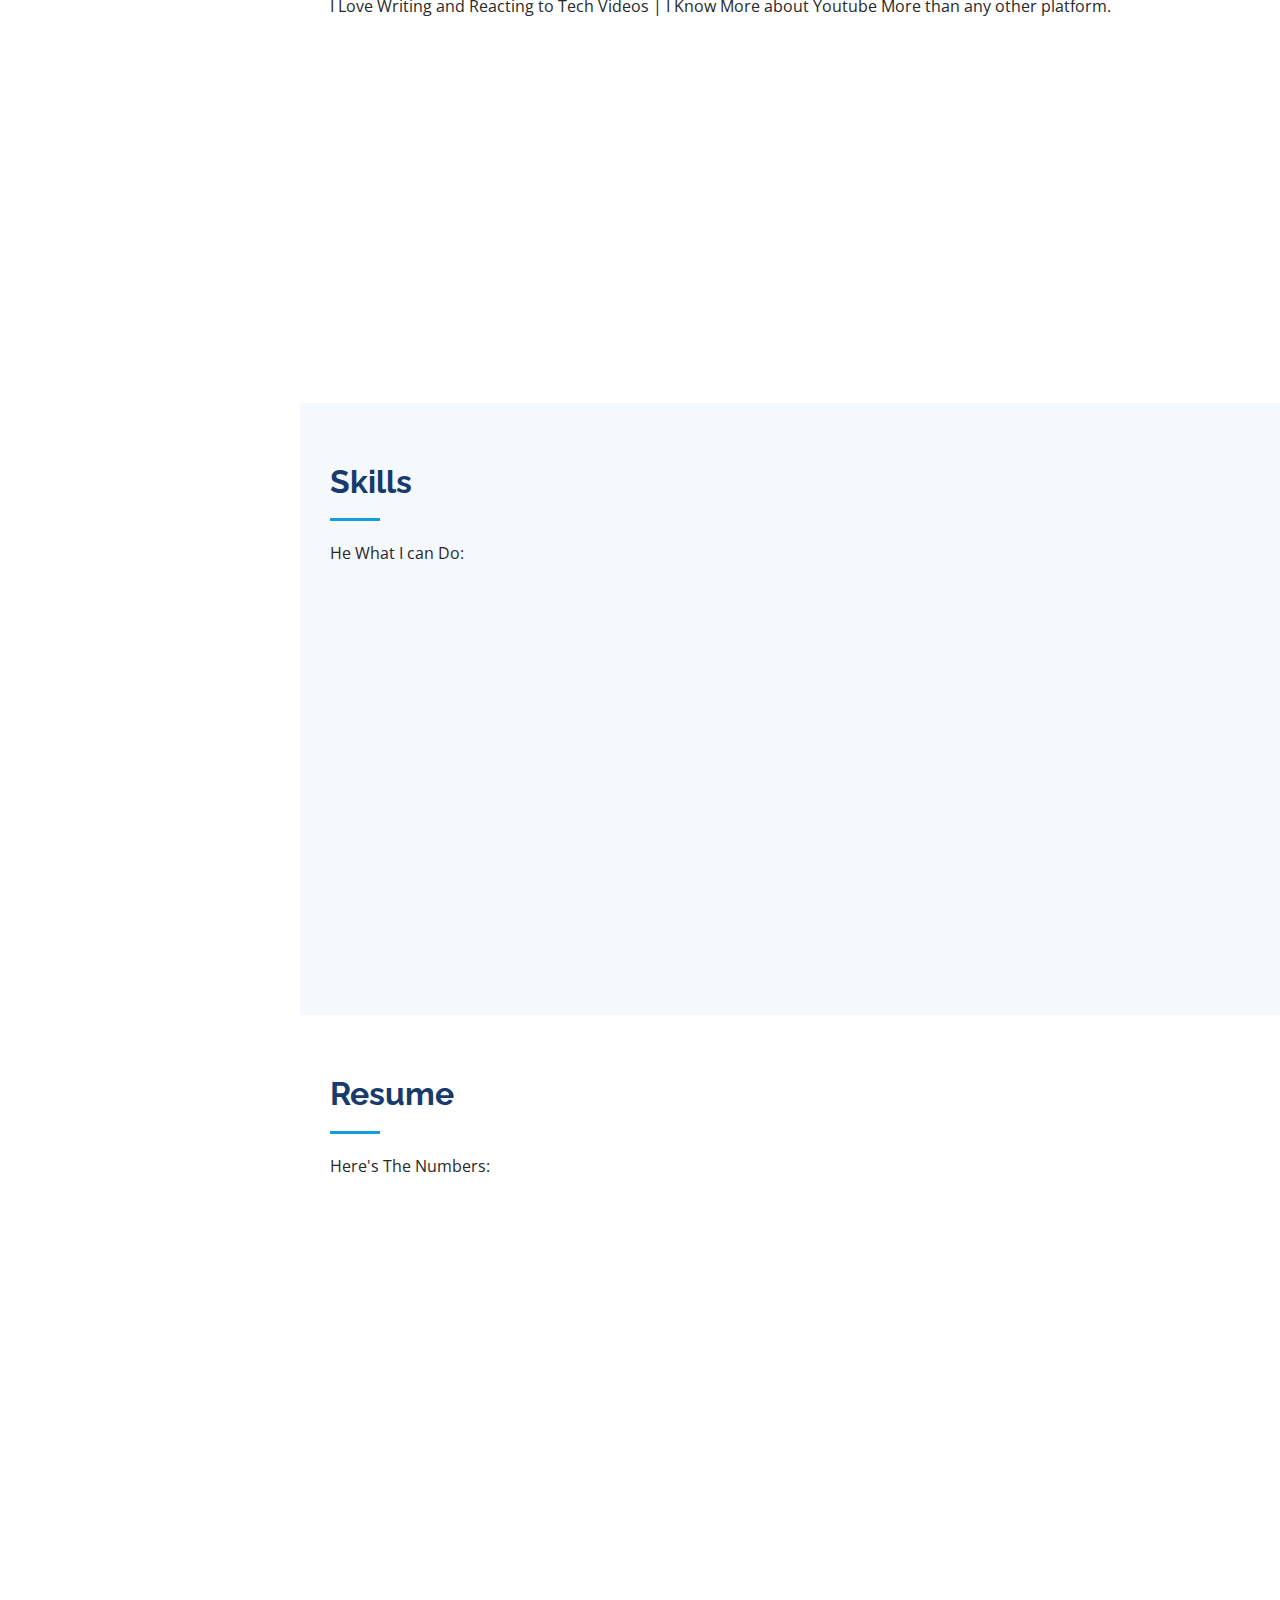
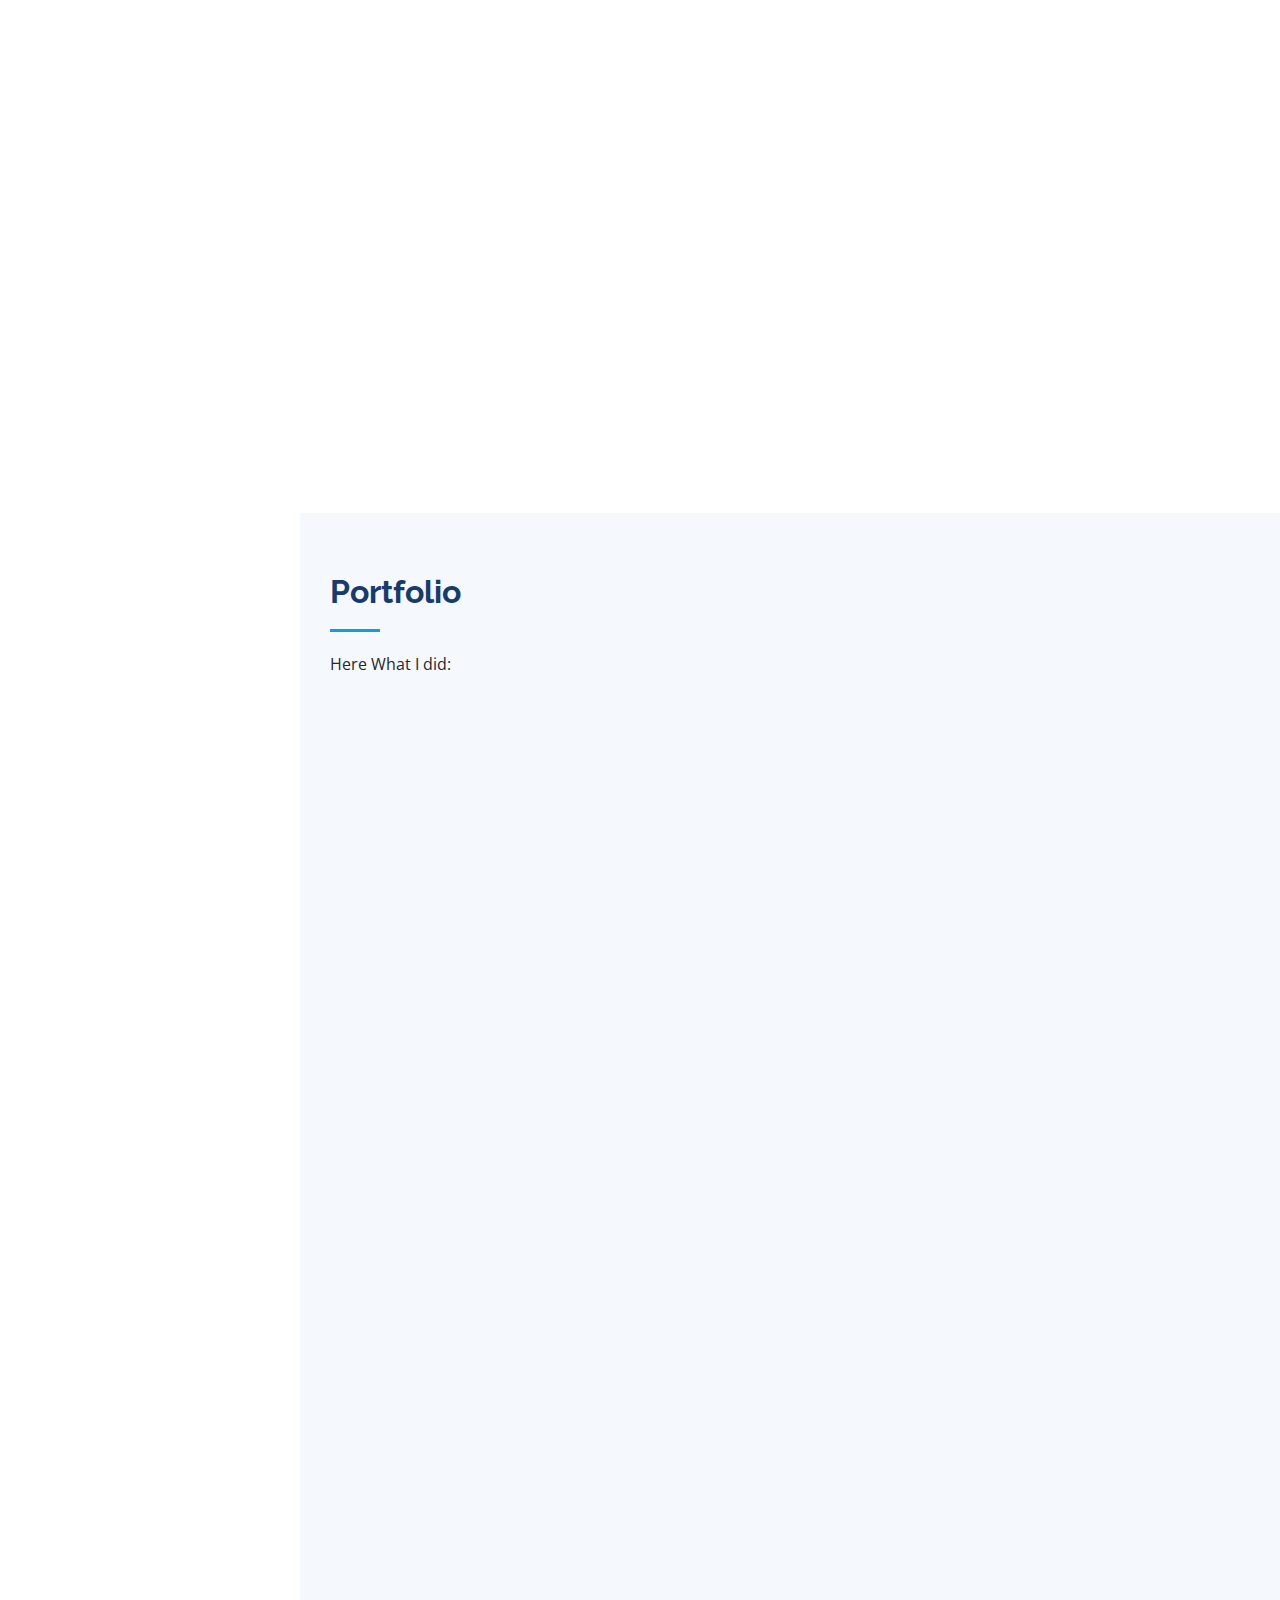
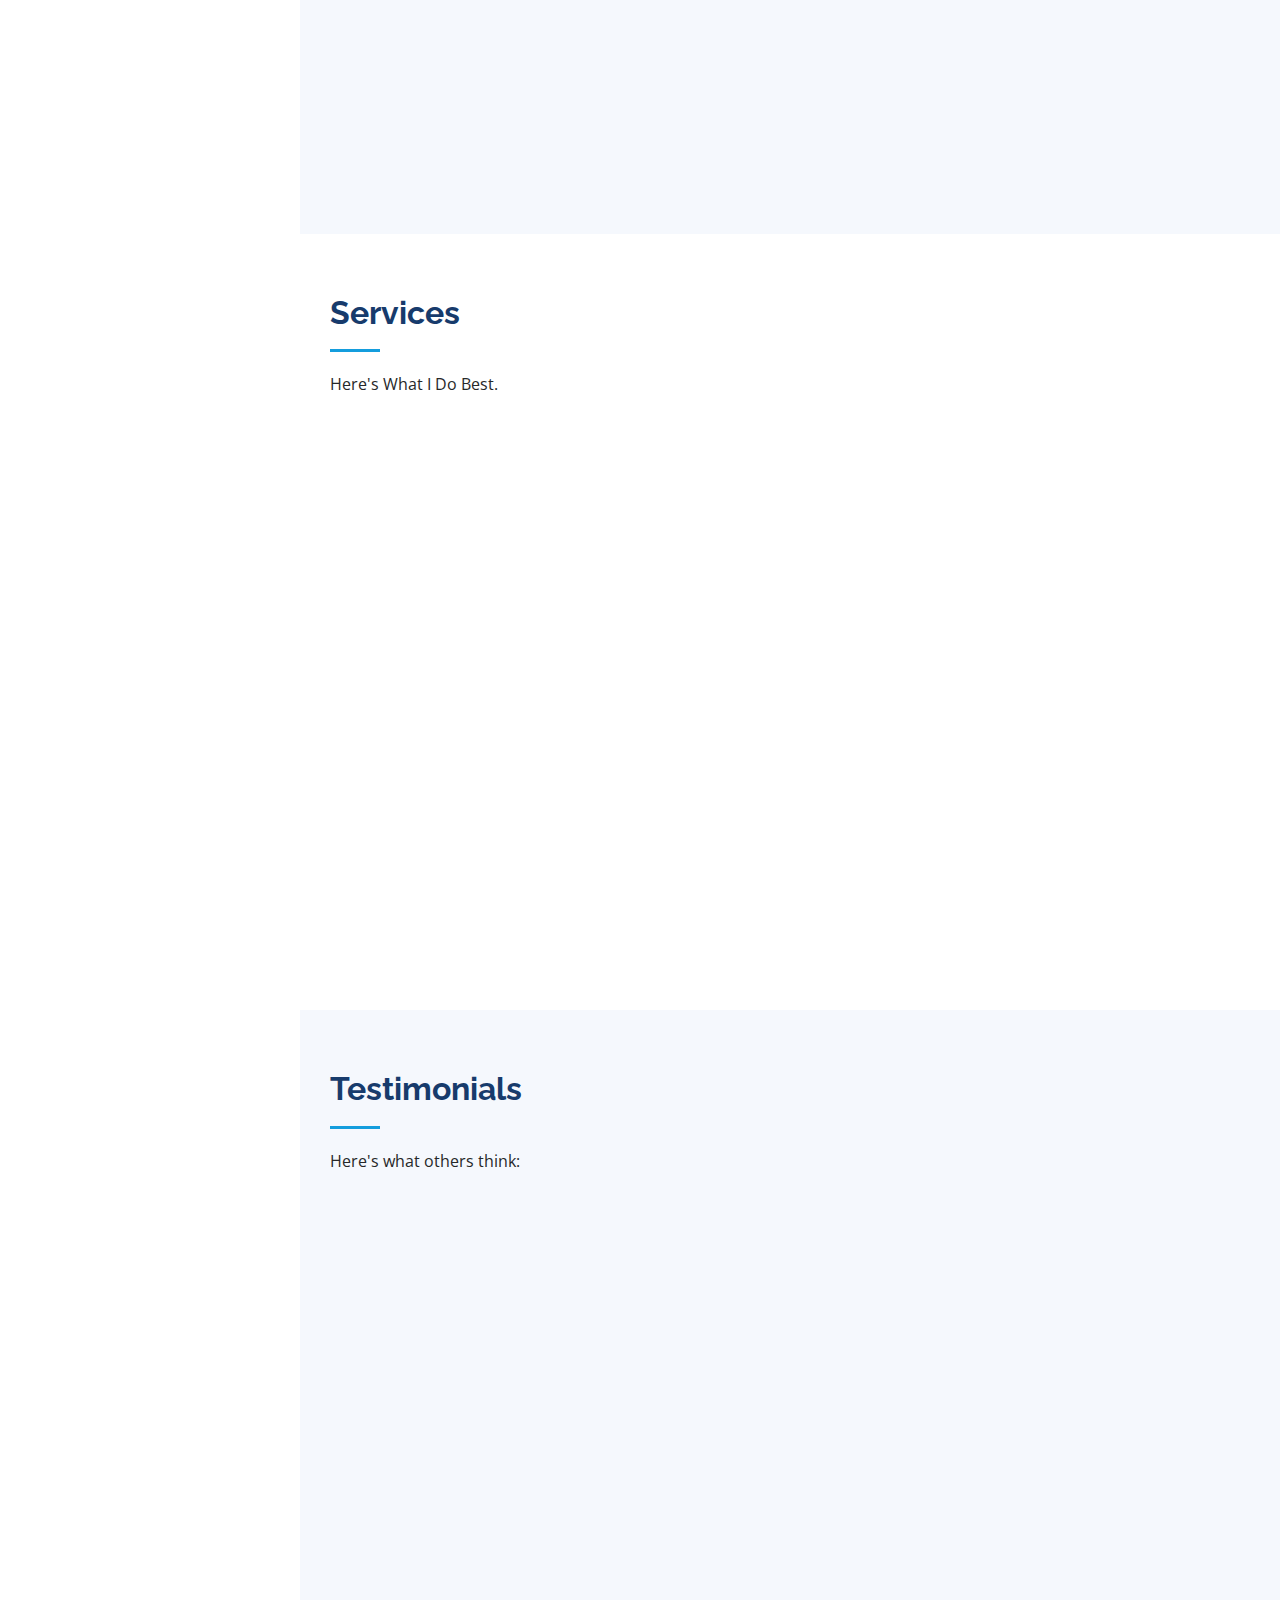
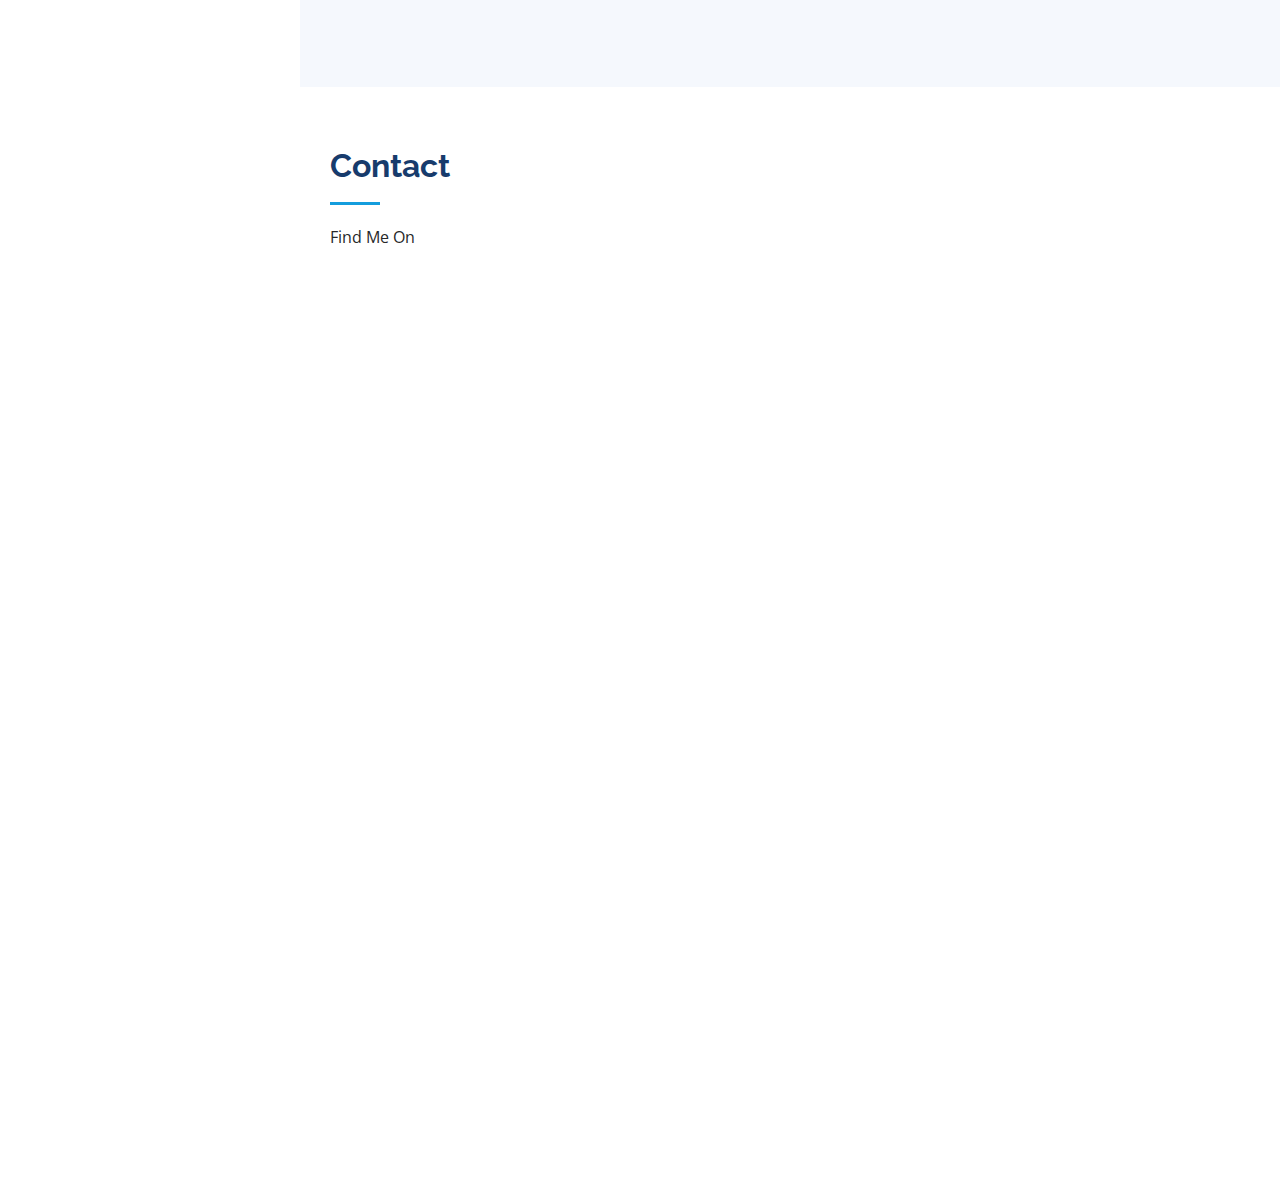
==== commit 2996bb5c: "updating the maps" ====
--- a/index.html
+++ b/index.html
@@ -551,8 +551,7 @@
                 <p>250 791-995-143</p>
               </div>
 
-              <iframe src="https://maps.app.goo.gl/DAoESuZ7yQ5Hv992A" frameborder="0" style="border:0; width: 100%; height: 290px;" allowfullscreen></iframe>
-            </div>
+              <iframe src="https://www.google.com/maps/embed?pb=!1m18!1m12!1m3!1d1508.3637515352045!2d30.092542722182717!3d-1.9535197844033079!2m3!1f0!2f0!3f0!3m2!1i1024!2i768!4f13.1!3m3!1m2!1s0x19dca6f3ba165c69%3A0x34931c646c1df9f!2sRiders%20Lounge%20Kigali!5e0!3m2!1sen!2srw!4v1700478290754!5m2!1sen!2srw" width="600" height="450" style="border:0;" allowfullscreen="" loading="lazy" referrerpolicy="no-referrer-when-downgrade"></iframe>   </div>
 
           </div>
 
